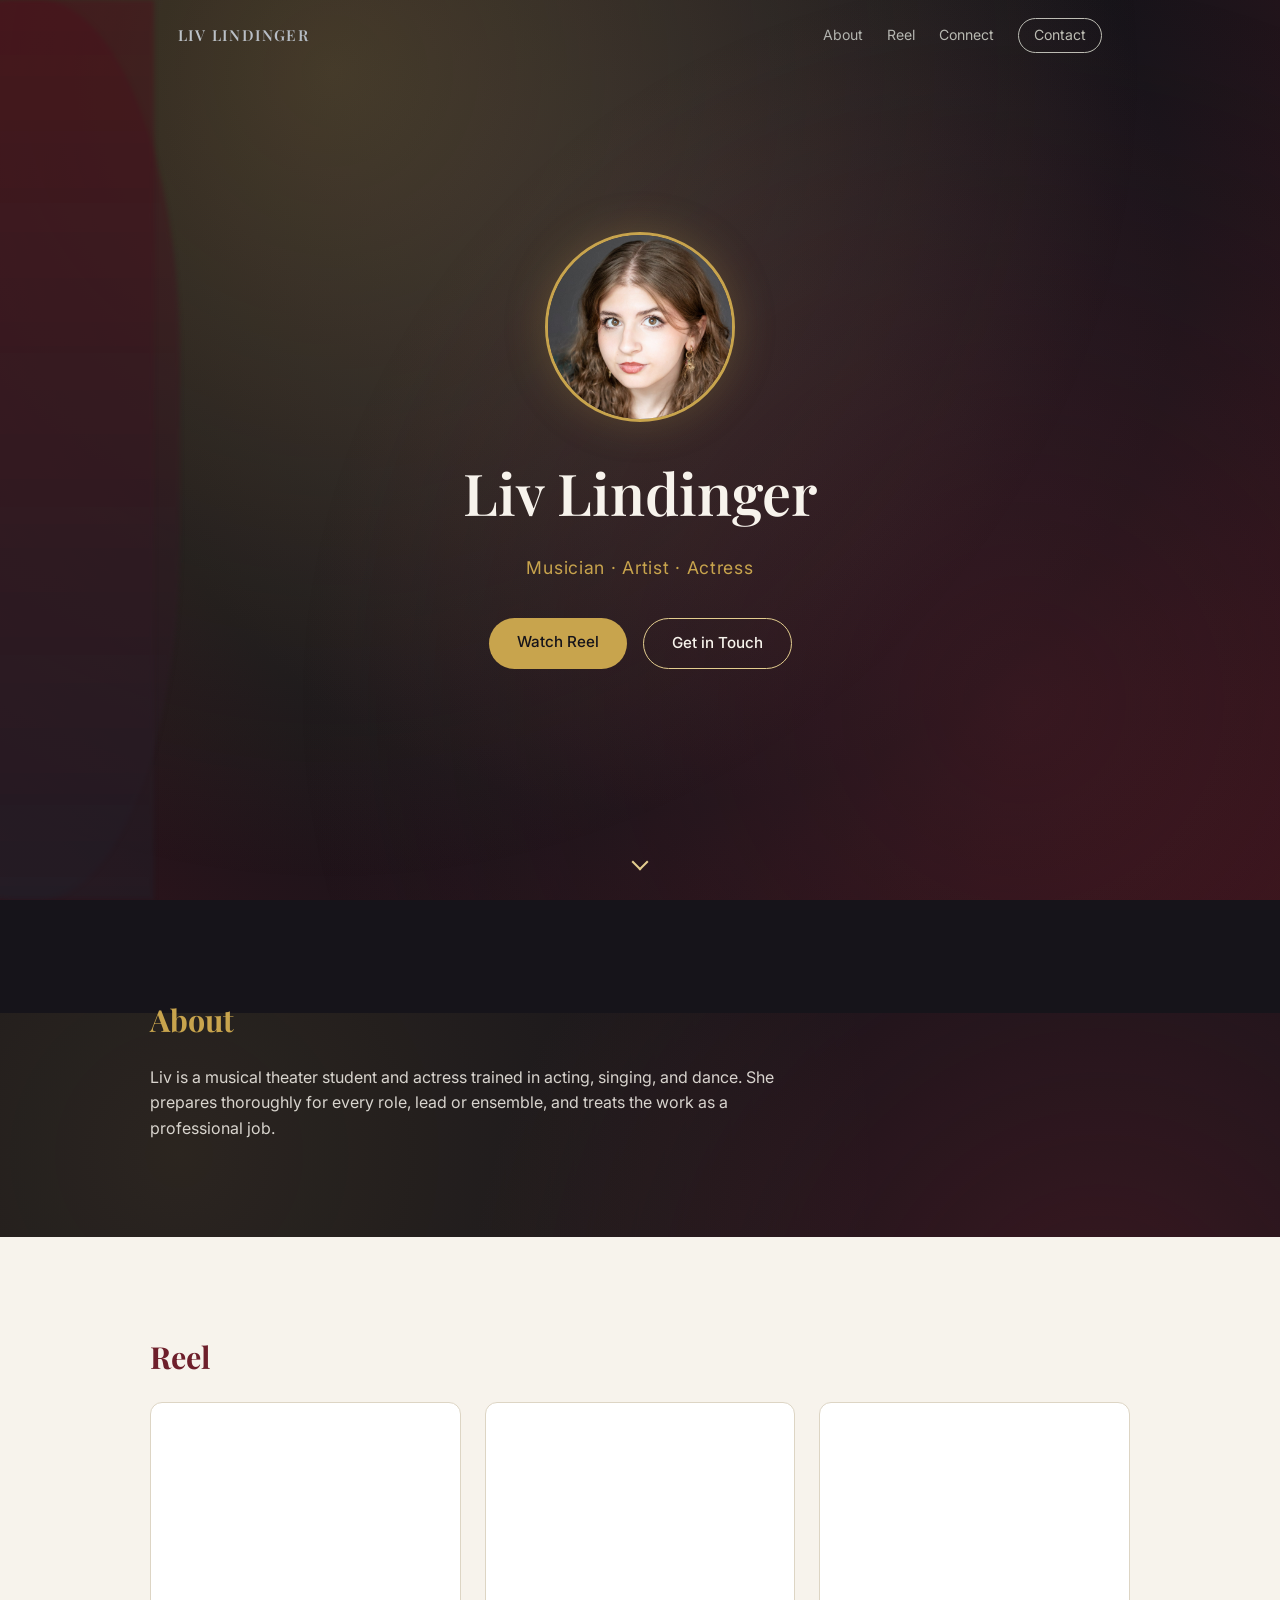
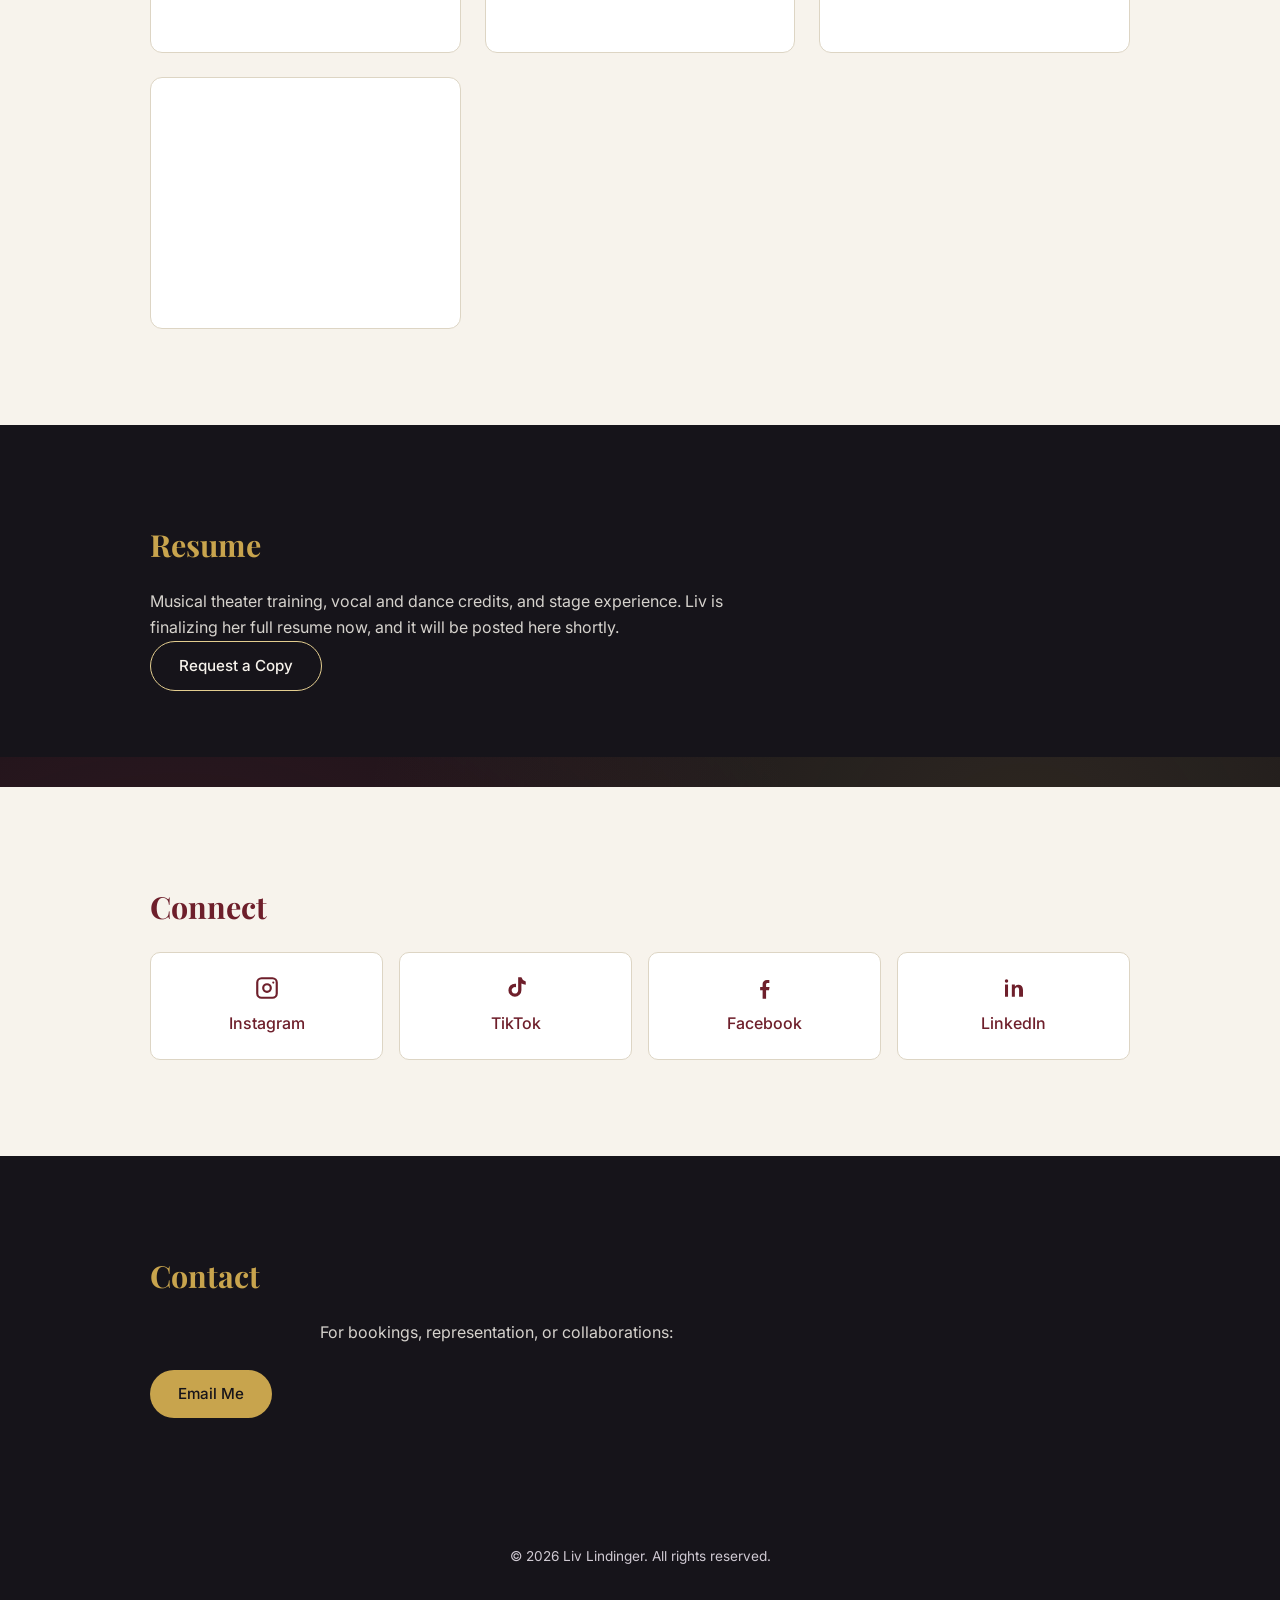
==== index.html @ 1e1e4cb1 "reel" ====
<!DOCTYPE html>
<html lang="en">
<head>
<meta charset="UTF-8" />
<meta name="viewport" content="width=device-width, initial-scale=1.0" />
<title>Liv Lindinger | Actress</title>
<meta name="description" content="Liv Lindinger is an actress, musician, and artist." />

<!-- Open Graph / link previews (iMessage, Facebook, etc.) -->
<meta property="og:type" content="website" />
<meta property="og:url" content="https://livlindinger.com/" />
<meta property="og:site_name" content="Liv Lindinger" />
<meta property="og:title" content="Liv Lindinger | Actress, Musician, Artist" />
<meta property="og:description" content="Musical theater student and actress trained in acting, singing, and dance. Watch her reel and get in touch." />
<meta property="og:image" content="https://livlindinger.com/images/headshot.jpg" />
<meta property="og:image:width" content="1200" />
<meta property="og:image:height" content="1200" />

<!-- Twitter Card -->
<meta name="twitter:card" content="summary_large_image" />
<meta name="twitter:title" content="Liv Lindinger | Actress, Musician, Artist" />
<meta name="twitter:description" content="Musical theater student and actress trained in acting, singing, and dance. Watch her reel and get in touch." />
<meta name="twitter:image" content="https://livlindinger.com/images/headshot.jpg" />
<link rel="preconnect" href="https://fonts.googleapis.com">
<link rel="preconnect" href="https://fonts.gstatic.com" crossorigin>
<link href="https://fonts.googleapis.com/css2?family=Playfair+Display:wght@500;600;700&family=Inter:wght@400;500;600&display=swap" rel="stylesheet">
<link rel="stylesheet" href="styles.css">
</head>
<body>

  <div class="progress-bar" id="progressBar"></div>

  <nav class="nav">
    <span class="nav-name">LIV LINDINGER</span>
    <div class="nav-links">
      <a href="#about">About</a>
      <a href="#reel">Reel</a>
      <a href="#connect">Connect</a>
      <a href="#contact" class="nav-cta">Contact</a>
    </div>
  </nav>

  <!-- HERO with parallax layers -->
  <header class="hero" id="hero">
    <div class="parallax-layer" data-speed="0.15" style="--layer:1"></div>
    <div class="parallax-layer spotlight-a" data-speed="0.3"></div>
    <div class="parallax-layer spotlight-b" data-speed="0.45"></div>
    <div class="parallax-layer curtain-left" data-speed="0.25"></div>
    <div class="parallax-layer curtain-right" data-speed="0.25"></div>

    <div class="hero-content parallax-layer" data-speed="0.55">
      <div class="headshot-frame">
        <img src="images/headshot.jpg" alt="Liv Lindinger headshot" class="headshot" onerror="this.parentElement.classList.add('headshot-fallback')">
        <div class="headshot-placeholder">LL</div>
      </div>
      <h1>Liv Lindinger</h1>
      <p class="tagline">Musician &middot; Artist &middot; Actress</p>
      <div class="hero-actions">
        <a href="#reel" class="btn btn-primary">Watch Reel</a>
        <a href="#contact" class="btn btn-outline">Get in Touch</a>
      </div>
    </div>

    <a href="#about" class="scroll-cue" aria-label="Scroll down">
      <span></span>
    </a>
  </header>

  <main>
    <!-- ABOUT with parallax background -->
    <section id="about" class="section parallax-section">
      <div class="parallax-layer parallax-bg" data-speed="0.2"></div>
      <div class="section-inner reveal">
        <h2>About</h2>
        <p class="lead">
          Liv is a musical theater student and actress trained in acting, singing, and dance.
          She prepares thoroughly for every role, lead or ensemble, and treats the work as a
          professional job.
        </p>
      </div>
    </section>

    <section id="reel" class="section">
      <div class="section-inner reveal">
        <h2>Reel</h2>
        <div class="reel-grid">
          <div class="reel-embed">
            <iframe src="https://www.linkedin.com/embed/feed/update/urn:li:ugcPost:7497433868577378304?compact=1" height="399" width="504" frameborder="0" allowfullscreen title="Liv Lindinger performing &quot;My Own Space&quot; from The Act"></iframe>
          </div>
          <div class="reel-embed">
            <iframe src="https://www.linkedin.com/embed/feed/update/urn:li:ugcPost:7497432714757750784?compact=1" height="399" width="504" frameborder="0" allowfullscreen title="Liv Lindinger performing &quot;King of the Forest&quot; from The Wizard of Oz"></iframe>
          </div>
          <div class="reel-embed">
            <iframe src="https://www.linkedin.com/embed/feed/update/urn:li:ugcPost:7362841373546344449?compact=1" height="399" width="504" frameborder="0" allowfullscreen title="Liv Lindinger performing &quot;Ireland (Reprise)&quot; from Legally Blonde"></iframe>
          </div>
          <div class="reel-embed">
            <iframe src="https://www.linkedin.com/embed/feed/update/urn:li:ugcPost:7353188904574873600?compact=1" height="399" width="504" frameborder="0" allowfullscreen title="Liv Lindinger performing &quot;I Don&#39;t Care Much&quot; from Cabaret"></iframe>
          </div>
        </div>
      </div>
    </section>

    <section id="resume" class="section parallax-section">
      <div class="parallax-layer parallax-bg parallax-bg-alt" data-speed="0.2"></div>
      <div class="section-inner reveal">
        <h2>Resume</h2>
        <p class="lead">
          Musical theater training, vocal and dance credits, and stage experience. Liv is
          finalizing her full resume now, and it will be posted here shortly.
        </p>
        <a href="#contact" class="btn btn-outline">Request a Copy</a>
      </div>
    </section>

    <section id="connect" class="section">
      <div class="section-inner reveal">
        <h2>Connect</h2>
        <div class="social-grid">
          <a href="https://www.instagram.com/downthe0ctave" target="_blank" rel="noopener" class="social-card">
            <svg viewBox="0 0 24 24" class="icon" aria-hidden="true"><path d="M7 2h10a5 5 0 0 1 5 5v10a5 5 0 0 1-5 5H7a5 5 0 0 1-5-5V7a5 5 0 0 1 5-5zm0 2a3 3 0 0 0-3 3v10a3 3 0 0 0 3 3h10a3 3 0 0 0 3-3V7a3 3 0 0 0-3-3H7zm5 3.5A4.5 4.5 0 1 1 7.5 12 4.5 4.5 0 0 1 12 7.5zm0 2A2.5 2.5 0 1 0 14.5 12 2.5 2.5 0 0 0 12 9.5zM17.8 6a1 1 0 1 1-1 1 1 1 0 0 1 1-1z"/></svg>
            <span>Instagram</span>
          </a>
          <a href="https://www.tiktok.com/@downthe0ctave" target="_blank" rel="noopener" class="social-card">
            <svg viewBox="0 0 24 24" class="icon" aria-hidden="true"><path d="M14 2h3a5.7 5.7 0 0 0 4 4v3a8.6 8.6 0 0 1-4-1.1V14a6 6 0 1 1-6-6 6.2 6.2 0 0 1 1 .1v3.2a3 3 0 1 0 2 2.8z"/></svg>
            <span>TikTok</span>
          </a>
          <a href="https://www.facebook.com/downthe0ctave" target="_blank" rel="noopener" class="social-card">
            <svg viewBox="0 0 24 24" class="icon" aria-hidden="true"><path d="M13 22v-8h2.7l.5-3H13V9c0-1 .3-1.6 1.7-1.6H16V4.7A14 14 0 0 0 13.8 4.5c-2.4 0-4 1.5-4 4.1V11H7.5v3H9.8v8z"/></svg>
            <span>Facebook</span>
          </a>
          <a href="https://www.linkedin.com/in/liv-lindinger-816892306" target="_blank" rel="noopener" class="social-card">
            <svg viewBox="0 0 24 24" class="icon" aria-hidden="true"><path d="M6.5 8.7H3.7V20h2.8zM5.1 4a1.6 1.6 0 1 0 0 3.2 1.6 1.6 0 0 0 0-3.2zM20.3 20v-6.2c0-3.3-1.8-4.9-4.2-4.9a3.6 3.6 0 0 0-3.3 1.8h0V8.7H10v11.3h2.8v-6.3c0-1.7 1-2.5 2-2.5s1.9.6 1.9 2.5V20z"/></svg>
            <span>LinkedIn</span>
          </a>
        </div>
      </div>
    </section>

    <section id="contact" class="section contact-section parallax-section">
      <div class="parallax-layer parallax-bg" data-speed="0.2"></div>
      <div class="section-inner reveal">
        <h2>Contact</h2>
        <p class="lead">For bookings, representation, or collaborations:</p>
        <a href="mailto:oliviaemma000@gmail.com" class="btn btn-primary">Email Me</a>
      </div>
    </section>
  </main>

  <footer class="footer">
    <p>&copy; <span id="year"></span> Liv Lindinger. All rights reserved.</p>
  </footer>

  <script src="script.js"></script>
</body>
</html>
---- styles.css ----
:root {
  --charcoal: #16141a;
  --charcoal-2: #221f28;
  --cream: #f7f3ec;
  --burgundy: #6e1f2b;
  --burgundy-deep: #4a131c;
  --gold: #c8a44d;
  --gold-soft: #e3cd8f;
  --gray: #6b6670;
  --max-width: 980px;
  font-size: 16px;
}

* { margin: 0; padding: 0; box-sizing: border-box; }
html { scroll-behavior: smooth; }

body {
  font-family: 'Inter', sans-serif;
  color: var(--charcoal);
  background: var(--cream);
  line-height: 1.6;
  overflow-x: hidden;
}

h1, h2 { font-family: 'Playfair Display', serif; }
a { color: inherit; text-decoration: none; }

/* ---------- Progress bar ---------- */
.progress-bar {
  position: fixed;
  top: 0; left: 0;
  height: 3px;
  width: 0%;
  background: linear-gradient(90deg, var(--gold), var(--gold-soft));
  z-index: 1000;
  transition: width 0.1s linear;
}

/* ---------- Nav ---------- */
.nav {
  position: fixed;
  top: 0; left: 0; right: 0;
  z-index: 100;
  display: flex;
  justify-content: space-between;
  align-items: center;
  padding: 1.1rem 1.75rem;
  max-width: var(--max-width);
  margin: 0 auto;
  width: 100%;
  color: var(--cream);
  mix-blend-mode: difference;
}

.nav-name {
  font-family: 'Playfair Display', serif;
  font-weight: 600;
  letter-spacing: 0.08em;
  font-size: 0.95rem;
}

.nav-links { display: flex; gap: 1.5rem; align-items: center; font-size: 0.88rem; }
.nav-links a { opacity: 0.85; transition: opacity 0.2s; }
.nav-links a:hover { opacity: 1; }
.nav-cta {
  border: 1px solid currentColor;
  border-radius: 999px;
  padding: 0.35rem 0.95rem;
}

/* ---------- Hero ---------- */
.hero {
  position: relative;
  height: 100vh;
  min-height: 560px;
  overflow: hidden;
  background: radial-gradient(circle at 50% 30%, var(--charcoal-2) 0%, var(--charcoal) 60%, var(--burgundy-deep) 140%);
  display: flex;
  align-items: center;
  justify-content: center;
}

.parallax-layer {
  position: absolute;
  inset: -20% -10%;
  will-change: transform;
}

.spotlight-a {
  background: radial-gradient(circle at 30% 20%, rgba(200,164,77,0.25), transparent 55%);
}
.spotlight-b {
  background: radial-gradient(circle at 75% 70%, rgba(110,31,43,0.35), transparent 50%);
}

.curtain-left, .curtain-right {
  top: 0; bottom: 0;
  width: 22%;
  background: linear-gradient(180deg, var(--burgundy-deep), var(--charcoal-2));
  opacity: 0.55;
  filter: blur(2px);
}
.curtain-left {
  left: -8%;
  border-radius: 0 50% 50% 0 / 0 40% 40% 0;
}
.curtain-right {
  right: -8%;
  border-radius: 50% 0 0 50% / 40% 0 0 40%;
}

.hero-content {
  position: relative;
  z-index: 5;
  inset: auto;
  display: flex;
  flex-direction: column;
  align-items: center;
  text-align: center;
  gap: 1rem;
  color: var(--cream);
  padding: 0 1.5rem;
}

.headshot-frame {
  width: 190px;
  height: 190px;
  border-radius: 50%;
  border: 3px solid var(--gold);
  overflow: hidden;
  display: flex;
  align-items: center;
  justify-content: center;
  background: #3a3440;
  margin-bottom: 0.5rem;
  box-shadow: 0 0 40px rgba(200,164,77,0.25);
}

.headshot { width: 100%; height: 100%; object-fit: cover; display: block; }
.headshot-placeholder { display: none; font-family: 'Playfair Display', serif; font-size: 3rem; color: var(--gold); }
.headshot-fallback .headshot { display: none; }
.headshot-fallback .headshot-placeholder { display: block; }

.hero h1 { font-size: clamp(2.4rem, 6vw, 3.6rem); font-weight: 600; }
.tagline { color: var(--gold); font-size: 1.1rem; letter-spacing: 0.04em; }

.hero-actions { display: flex; gap: 1rem; margin-top: 1.25rem; flex-wrap: wrap; justify-content: center; }

.btn {
  display: inline-block;
  padding: 0.75rem 1.75rem;
  border-radius: 999px;
  font-weight: 500;
  font-size: 0.95rem;
  transition: transform 0.15s ease, opacity 0.15s ease;
}
.btn:hover { transform: translateY(-2px); }
.btn-primary { background: var(--gold); color: var(--charcoal); }
.btn-outline { border: 1px solid var(--gold-soft); color: var(--cream); }

.scroll-cue {
  position: absolute;
  bottom: 2rem;
  left: 50%;
  transform: translateX(-50%);
  z-index: 5;
}
.scroll-cue span {
  display: block;
  width: 12px; height: 12px;
  border-right: 2px solid var(--gold-soft);
  border-bottom: 2px solid var(--gold-soft);
  transform: rotate(45deg);
  animation: bob 1.8s ease-in-out infinite;
}
@keyframes bob {
  0%, 100% { transform: rotate(45deg) translate(0,0); opacity: 0.6; }
  50% { transform: rotate(45deg) translate(4px,4px); opacity: 1; }
}

/* ---------- Sections ---------- */
.section {
  position: relative;
  padding: 6rem 1.5rem;
  overflow: hidden;
}

.parallax-section { background: var(--charcoal); color: var(--cream); }
.parallax-bg {
  background: radial-gradient(circle at 20% 30%, rgba(200,164,77,0.12), transparent 55%),
              radial-gradient(circle at 80% 70%, rgba(110,31,43,0.4), transparent 50%);
}
.parallax-bg-alt {
  background: radial-gradient(circle at 75% 25%, rgba(200,164,77,0.14), transparent 55%),
              radial-gradient(circle at 20% 75%, rgba(110,31,43,0.4), transparent 55%);
}

.section-inner {
  position: relative;
  z-index: 2;
  max-width: var(--max-width);
  margin: 0 auto;
}

.section:not(.parallax-section) { background: var(--cream); }

.section h2 {
  font-size: 1.9rem;
  margin-bottom: 1.25rem;
  color: var(--gold);
}
.section:not(.parallax-section) h2 { color: var(--burgundy); }

.lead { max-width: 640px; color: rgba(247,243,236,0.85); }
.section:not(.parallax-section) .lead { color: #45414a; }

.reel-grid {
  display: grid;
  grid-template-columns: repeat(auto-fit, minmax(280px, 1fr));
  gap: 1.5rem;
  justify-content: center;
}

.reel-embed {
  background: #fff;
  border: 1px solid #ddd5c4;
  border-radius: 12px;
  padding: 0.75rem;
  display: flex;
  justify-content: center;
  overflow: hidden;
}

.reel-embed iframe {
  width: 100%;
  max-width: 504px;
  aspect-ratio: 504 / 399;
  height: auto;
  border: none;
  border-radius: 8px;
}

.social-grid {
  display: grid;
  grid-template-columns: repeat(auto-fit, minmax(150px, 1fr));
  gap: 1rem;
}

.social-card {
  background: #fff;
  border: 1px solid #ddd5c4;
  border-radius: 10px;
  padding: 1.4rem 1rem;
  text-align: center;
  font-weight: 500;
  color: var(--burgundy);
  display: flex;
  flex-direction: column;
  align-items: center;
  gap: 0.6rem;
  transition: transform 0.18s ease, box-shadow 0.18s ease;
}
.social-card .icon { width: 26px; height: 26px; fill: var(--burgundy); }
.social-card:hover { transform: translateY(-4px); box-shadow: 0 10px 24px rgba(0,0,0,0.1); }

.contact-section .lead { margin: 0 auto 1.5rem; }
.contact-section .btn-primary { color: var(--charcoal); }

.footer {
  text-align: center;
  padding: 2rem 1.5rem;
  color: var(--gray);
  font-size: 0.85rem;
  background: var(--charcoal);
}
.footer p { color: #cfc9d2; }

/* ---------- Reveal on scroll ---------- */
.reveal {
  opacity: 0;
  transform: translateY(28px);
  transition: opacity 0.7s ease, transform 0.7s ease;
}
.reveal.is-visible {
  opacity: 1;
  transform: translateY(0);
}

@media (max-width: 640px) {
  .nav-links { gap: 1rem; font-size: 0.8rem; }
  .headshot-frame { width: 150px; height: 150px; }
  .section { padding: 4.5rem 1.25rem; }
}

@media (prefers-reduced-motion: reduce) {
  html { scroll-behavior: auto; }
  .reveal { opacity: 1; transform: none; transition: none; }
  .scroll-cue span { animation: none; }
}
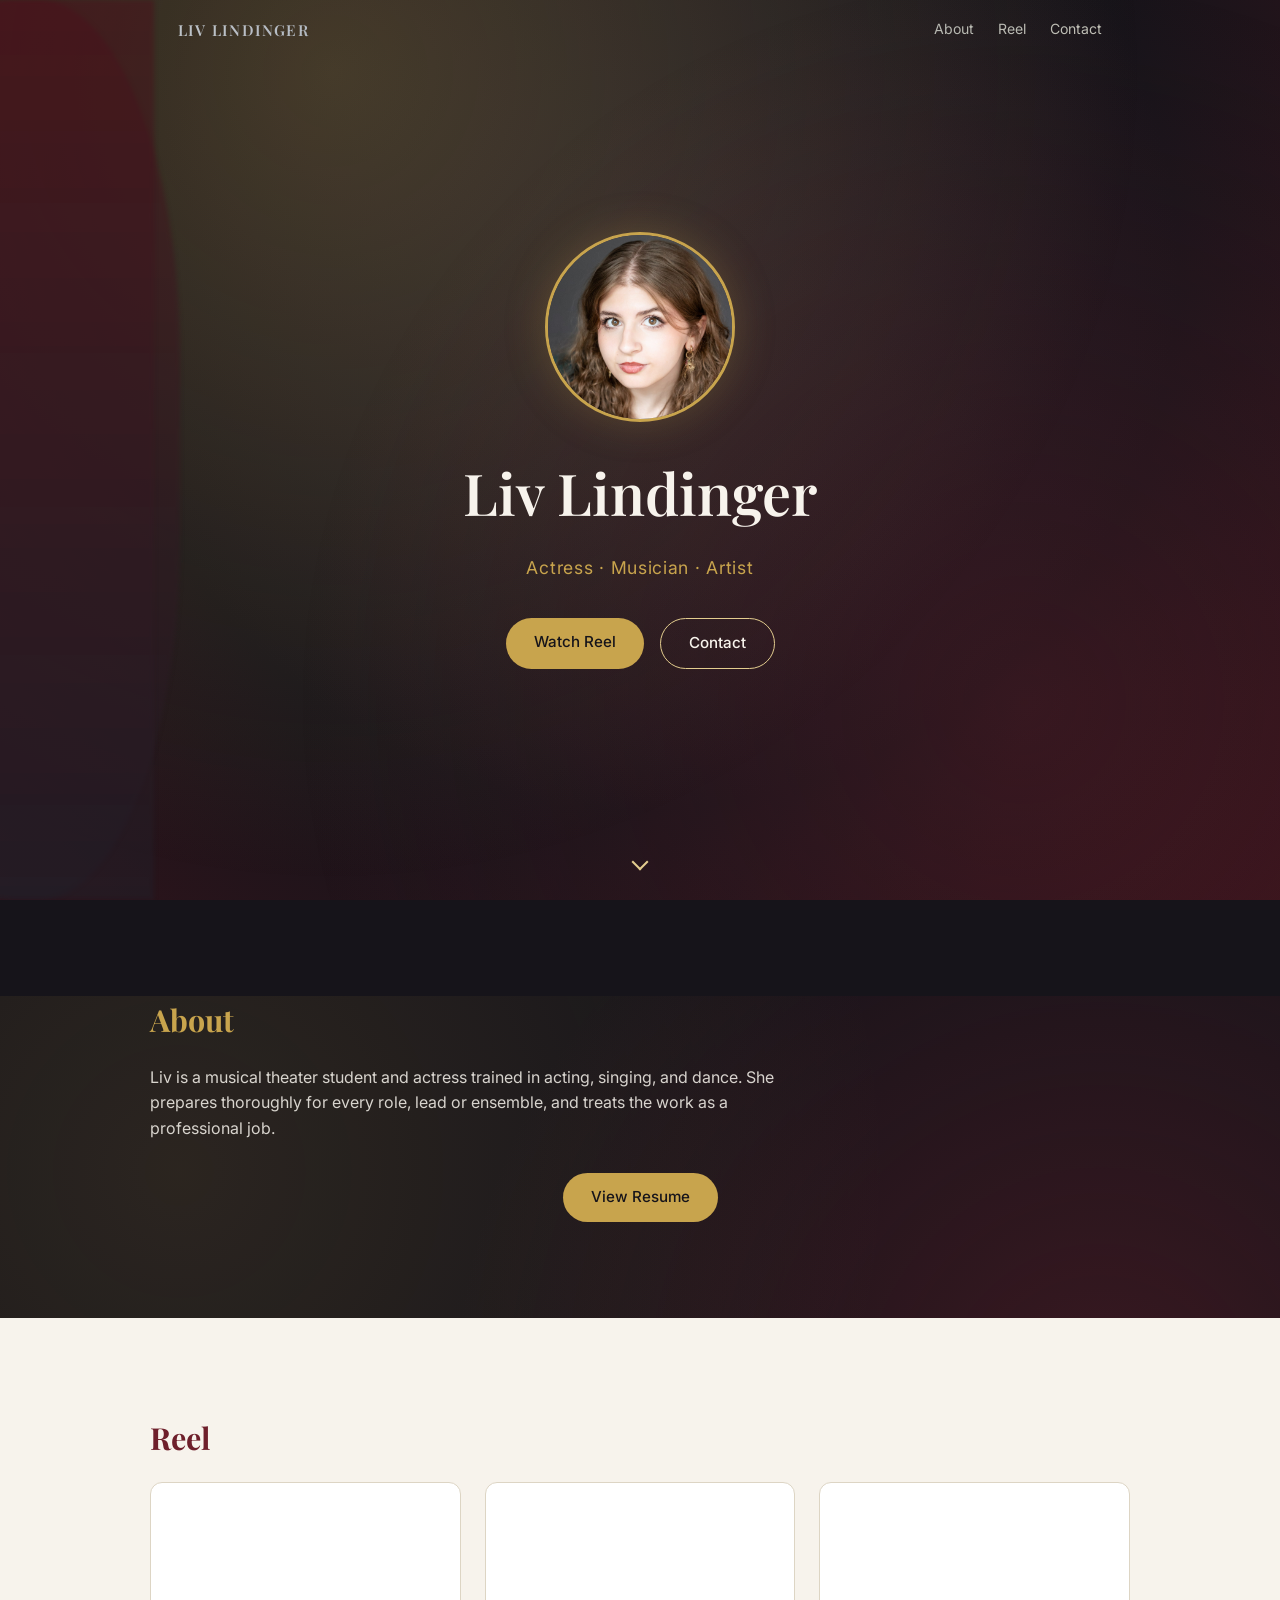
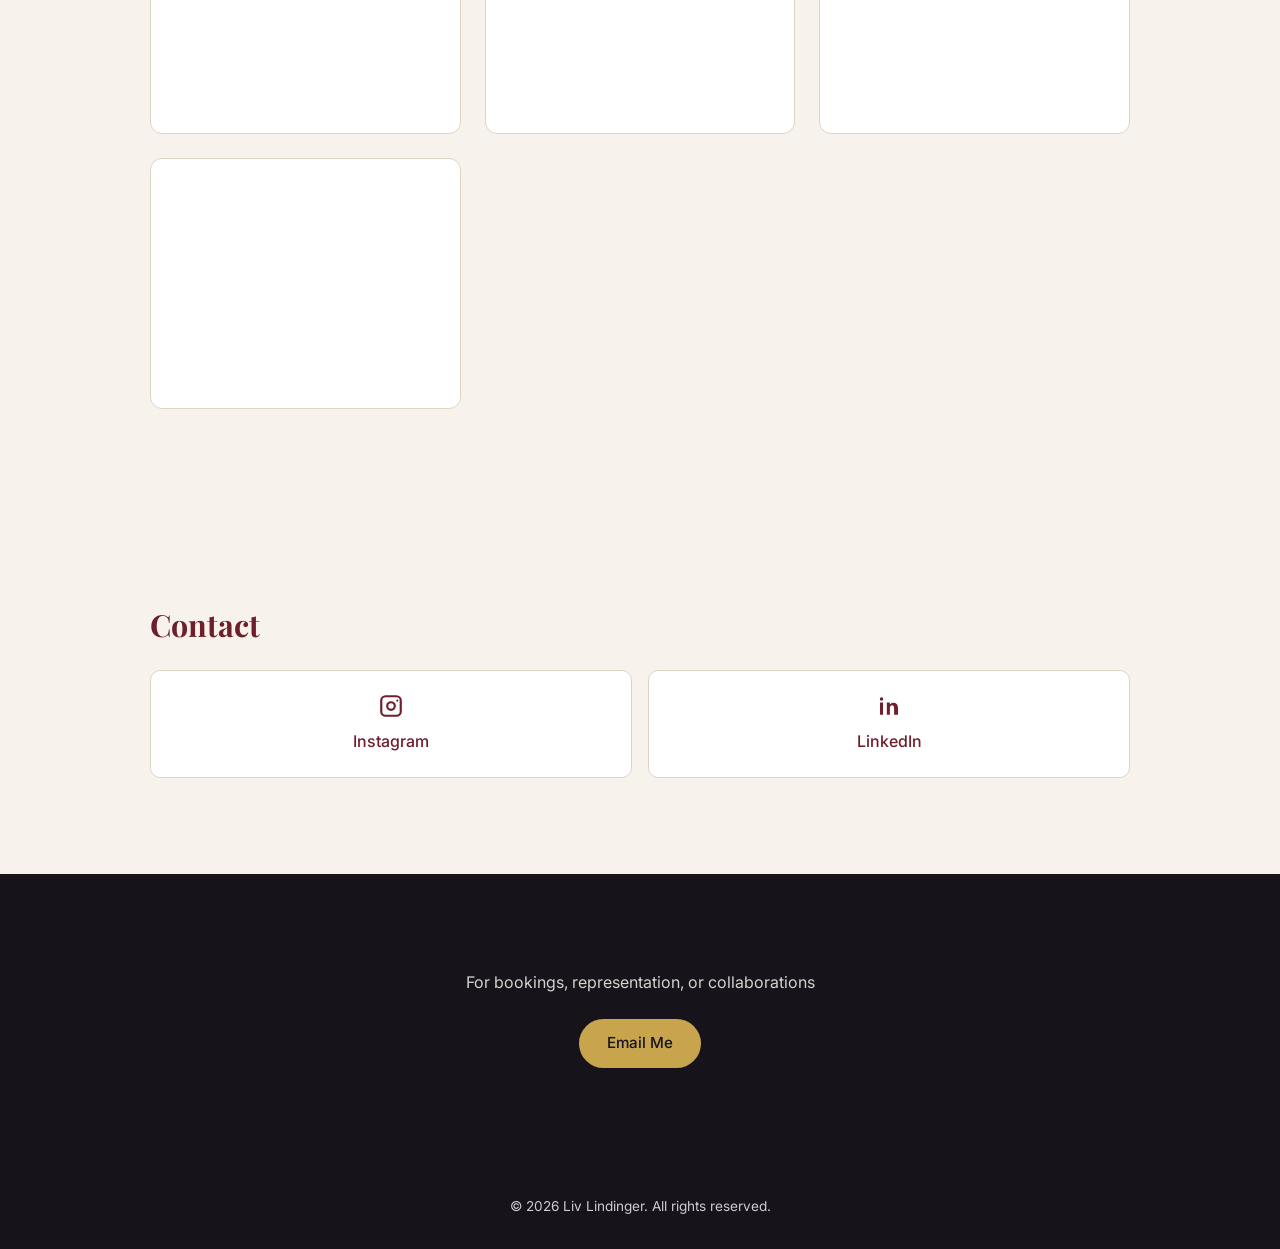
==== commit a85cccac: "Add two new reel videos, restructure nav and contact, publish redacted resume - Add My Own Space (Th" ====
--- a/index.html
+++ b/index.html
@@ -35,8 +35,7 @@
     <div class="nav-links">
       <a href="#about">About</a>
       <a href="#reel">Reel</a>
-      <a href="#connect">Connect</a>
-      <a href="#contact" class="nav-cta">Contact</a>
+      <a href="#contact">Contact</a>
     </div>
   </nav>
 
@@ -50,14 +49,16 @@
 
     <div class="hero-content parallax-layer" data-speed="0.55">
       <div class="headshot-frame">
-        <img src="images/headshot.jpg" alt="Liv Lindinger headshot" class="headshot" onerror="this.parentElement.classList.add('headshot-fallback')">
+        <a href="images/headshot.jpg" target="_blank" rel="noopener" class="headshot-link" aria-label="Open Liv Lindinger's full-size headshot in a new tab">
+          <img src="images/headshot.jpg" alt="Liv Lindinger headshot" class="headshot" onerror="this.closest('.headshot-frame').classList.add('headshot-fallback')">
+        </a>
         <div class="headshot-placeholder">LL</div>
       </div>
       <h1>Liv Lindinger</h1>
-      <p class="tagline">Musician &middot; Artist &middot; Actress</p>
+      <p class="tagline">Actress &middot; Musician &middot; Artist</p>
       <div class="hero-actions">
         <a href="#reel" class="btn btn-primary">Watch Reel</a>
-        <a href="#contact" class="btn btn-outline">Get in Touch</a>
+        <a href="#contact" class="btn btn-outline">Contact</a>
       </div>
     </div>
 
@@ -77,6 +78,9 @@
           She prepares thoroughly for every role, lead or ensemble, and treats the work as a
           professional job.
         </p>
+        <div class="about-cta">
+          <a href="resume.pdf" target="_blank" rel="noopener" class="btn btn-primary">View Resume</a>
+        </div>
       </div>
     </section>
 
@@ -100,33 +104,13 @@
       </div>
     </section>
 
-    <section id="resume" class="section parallax-section">
-      <div class="parallax-layer parallax-bg parallax-bg-alt" data-speed="0.2"></div>
+    <section id="contact" class="section">
       <div class="section-inner reveal">
-        <h2>Resume</h2>
-        <p class="lead">
-          Musical theater training, vocal and dance credits, and stage experience. Liv is
-          finalizing her full resume now, and it will be posted here shortly.
-        </p>
-        <a href="#contact" class="btn btn-outline">Request a Copy</a>
-      </div>
-    </section>
-
-    <section id="connect" class="section">
-      <div class="section-inner reveal">
-        <h2>Connect</h2>
+        <h2>Contact</h2>
         <div class="social-grid">
           <a href="https://www.instagram.com/downthe0ctave" target="_blank" rel="noopener" class="social-card">
             <svg viewBox="0 0 24 24" class="icon" aria-hidden="true"><path d="M7 2h10a5 5 0 0 1 5 5v10a5 5 0 0 1-5 5H7a5 5 0 0 1-5-5V7a5 5 0 0 1 5-5zm0 2a3 3 0 0 0-3 3v10a3 3 0 0 0 3 3h10a3 3 0 0 0 3-3V7a3 3 0 0 0-3-3H7zm5 3.5A4.5 4.5 0 1 1 7.5 12 4.5 4.5 0 0 1 12 7.5zm0 2A2.5 2.5 0 1 0 14.5 12 2.5 2.5 0 0 0 12 9.5zM17.8 6a1 1 0 1 1-1 1 1 1 0 0 1 1-1z"/></svg>
             <span>Instagram</span>
-          </a>
-          <a href="https://www.tiktok.com/@downthe0ctave" target="_blank" rel="noopener" class="social-card">
-            <svg viewBox="0 0 24 24" class="icon" aria-hidden="true"><path d="M14 2h3a5.7 5.7 0 0 0 4 4v3a8.6 8.6 0 0 1-4-1.1V14a6 6 0 1 1-6-6 6.2 6.2 0 0 1 1 .1v3.2a3 3 0 1 0 2 2.8z"/></svg>
-            <span>TikTok</span>
-          </a>
-          <a href="https://www.facebook.com/downthe0ctave" target="_blank" rel="noopener" class="social-card">
-            <svg viewBox="0 0 24 24" class="icon" aria-hidden="true"><path d="M13 22v-8h2.7l.5-3H13V9c0-1 .3-1.6 1.7-1.6H16V4.7A14 14 0 0 0 13.8 4.5c-2.4 0-4 1.5-4 4.1V11H7.5v3H9.8v8z"/></svg>
-            <span>Facebook</span>
           </a>
           <a href="https://www.linkedin.com/in/liv-lindinger-816892306" target="_blank" rel="noopener" class="social-card">
             <svg viewBox="0 0 24 24" class="icon" aria-hidden="true"><path d="M6.5 8.7H3.7V20h2.8zM5.1 4a1.6 1.6 0 1 0 0 3.2 1.6 1.6 0 0 0 0-3.2zM20.3 20v-6.2c0-3.3-1.8-4.9-4.2-4.9a3.6 3.6 0 0 0-3.3 1.8h0V8.7H10v11.3h2.8v-6.3c0-1.7 1-2.5 2-2.5s1.9.6 1.9 2.5V20z"/></svg>
@@ -136,11 +120,10 @@
       </div>
     </section>
 
-    <section id="contact" class="section contact-section parallax-section">
+    <section class="section contact-section parallax-section">
       <div class="parallax-layer parallax-bg" data-speed="0.2"></div>
       <div class="section-inner reveal">
-        <h2>Contact</h2>
-        <p class="lead">For bookings, representation, or collaborations:</p>
+        <p class="lead">For bookings, representation, or collaborations</p>
         <a href="mailto:oliviaemma000@gmail.com" class="btn btn-primary">Email Me</a>
       </div>
     </section>
--- a/styles.css
+++ b/styles.css
@@ -62,11 +62,6 @@
 .nav-links { display: flex; gap: 1.5rem; align-items: center; font-size: 0.88rem; }
 .nav-links a { opacity: 0.85; transition: opacity 0.2s; }
 .nav-links a:hover { opacity: 1; }
-.nav-cta {
-  border: 1px solid currentColor;
-  border-radius: 999px;
-  padding: 0.35rem 0.95rem;
-}
 
 /* ---------- Hero ---------- */
 .hero {
@@ -137,6 +132,8 @@
 }
 
 .headshot { width: 100%; height: 100%; object-fit: cover; display: block; }
+.headshot-link { display: block; width: 100%; height: 100%; cursor: zoom-in; }
+.headshot-fallback .headshot-link { display: none; }
 .headshot-placeholder { display: none; font-family: 'Playfair Display', serif; font-size: 3rem; color: var(--gold); }
 .headshot-fallback .headshot { display: none; }
 .headshot-fallback .headshot-placeholder { display: block; }
@@ -190,11 +187,6 @@
   background: radial-gradient(circle at 20% 30%, rgba(200,164,77,0.12), transparent 55%),
               radial-gradient(circle at 80% 70%, rgba(110,31,43,0.4), transparent 50%);
 }
-.parallax-bg-alt {
-  background: radial-gradient(circle at 75% 25%, rgba(200,164,77,0.14), transparent 55%),
-              radial-gradient(circle at 20% 75%, rgba(110,31,43,0.4), transparent 55%);
-}
-
 .section-inner {
   position: relative;
   z-index: 2;
@@ -213,6 +205,8 @@
 
 .lead { max-width: 640px; color: rgba(247,243,236,0.85); }
 .section:not(.parallax-section) .lead { color: #45414a; }
+
+.about-cta { text-align: center; margin-top: 2rem; }
 
 .reel-grid {
   display: grid;
@@ -263,6 +257,7 @@
 .social-card .icon { width: 26px; height: 26px; fill: var(--burgundy); }
 .social-card:hover { transform: translateY(-4px); box-shadow: 0 10px 24px rgba(0,0,0,0.1); }
 
+.contact-section .section-inner { text-align: center; }
 .contact-section .lead { margin: 0 auto 1.5rem; }
 .contact-section .btn-primary { color: var(--charcoal); }
 
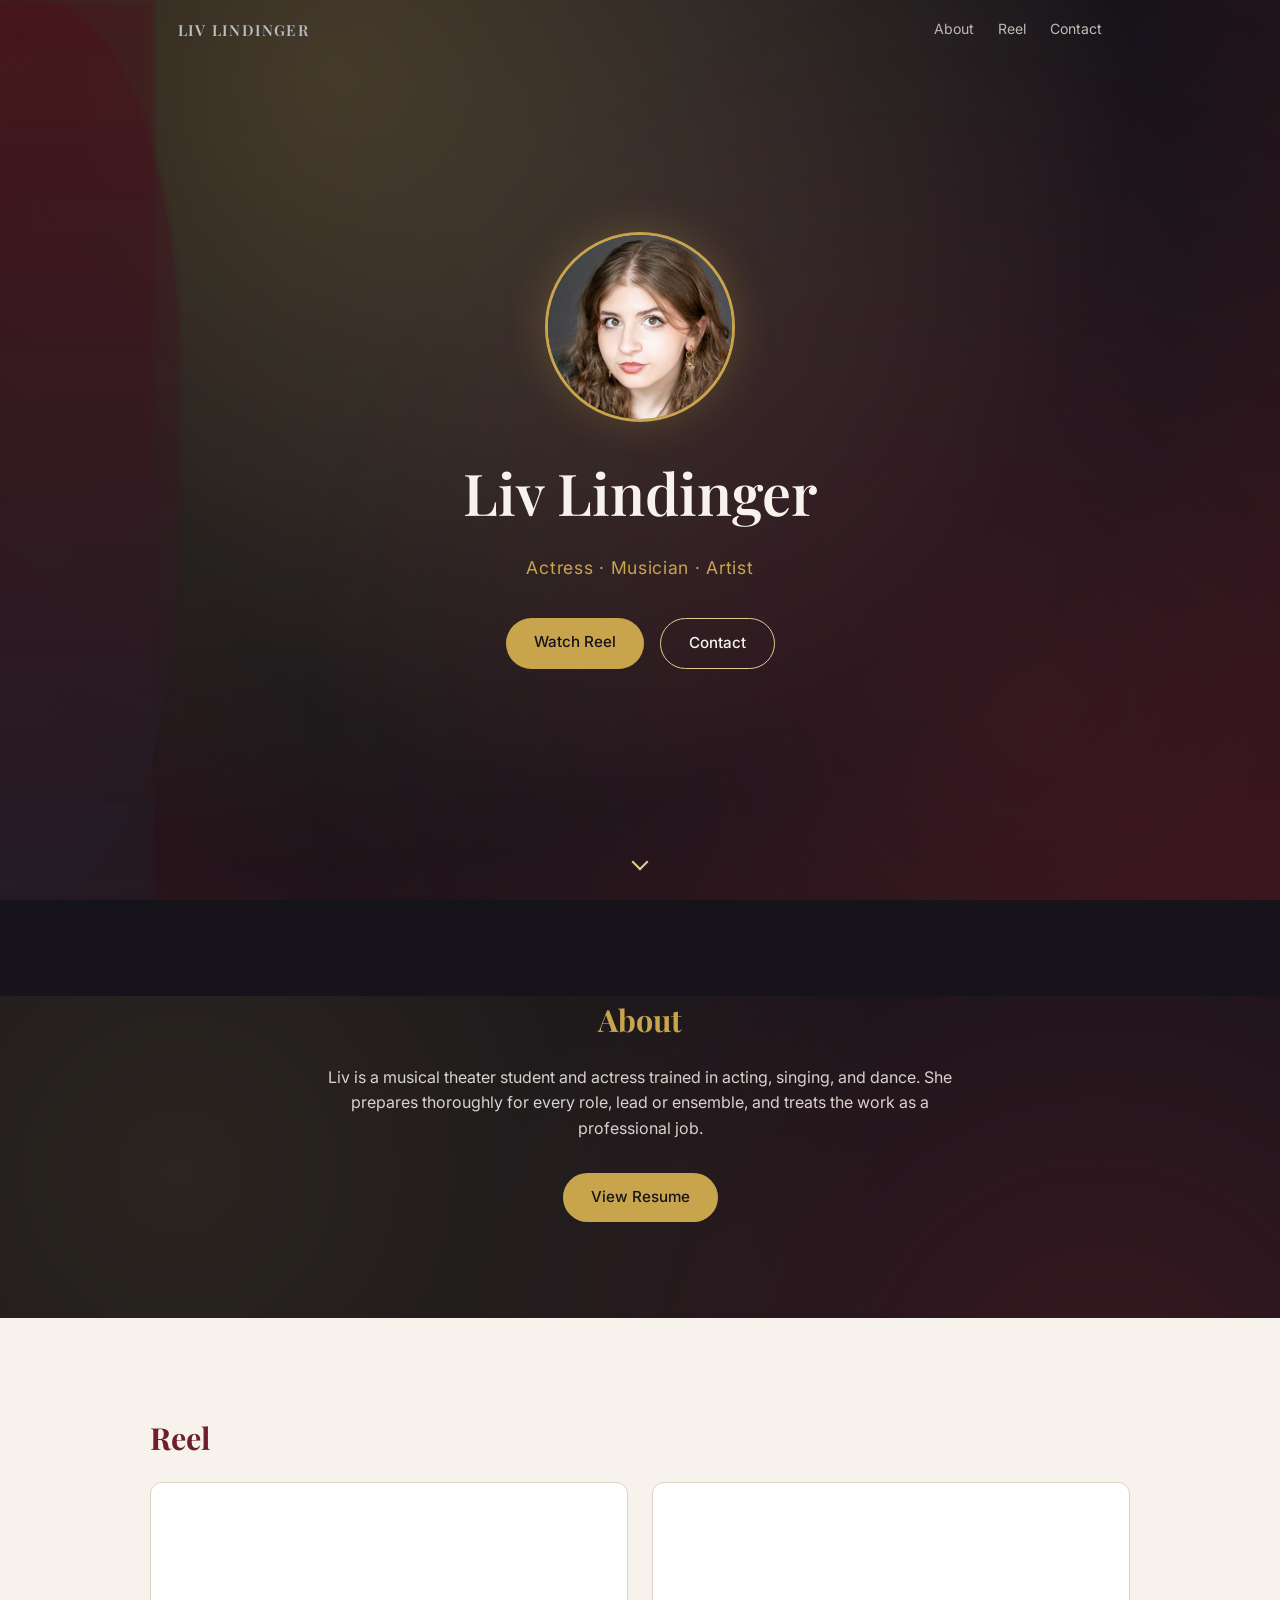
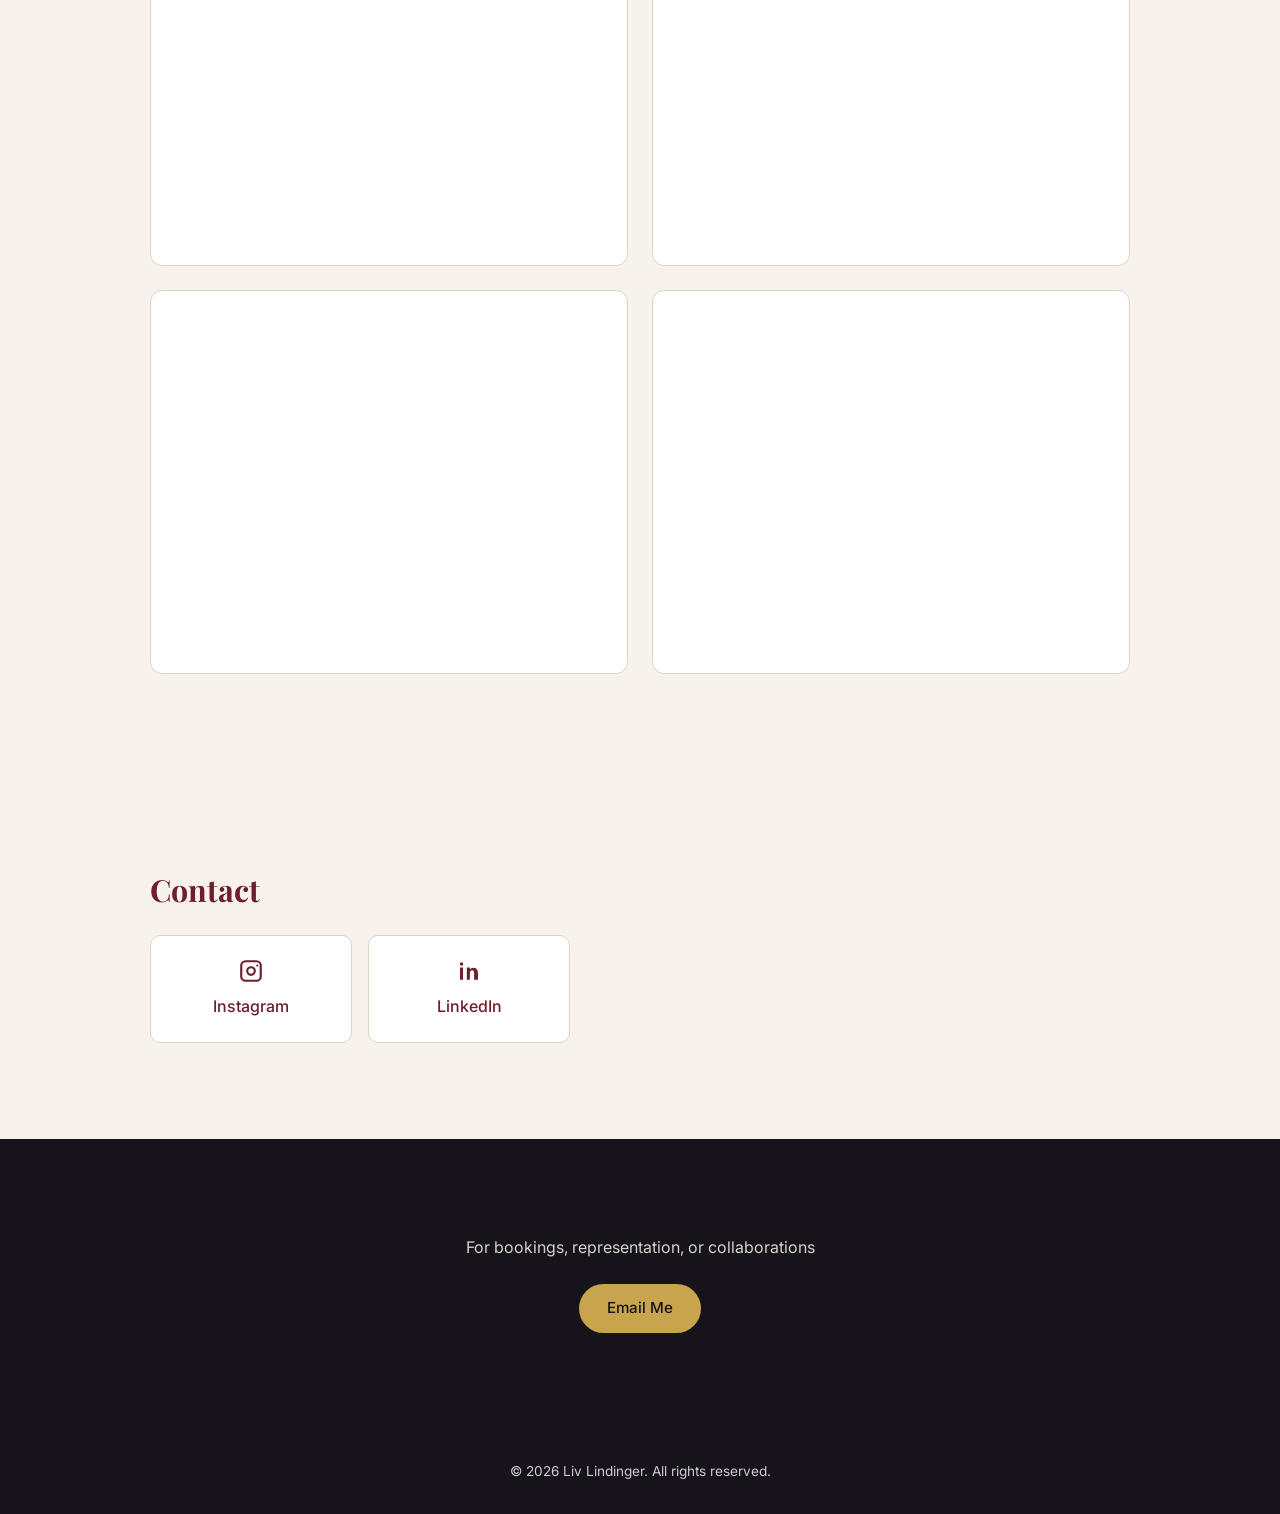
==== commit a87f3dbb: "updated copy alignment" ====
--- a/index.html
+++ b/index.html
@@ -69,7 +69,7 @@
 
   <main>
     <!-- ABOUT with parallax background -->
-    <section id="about" class="section parallax-section">
+    <section id="about" class="section parallax-section about-section">
       <div class="parallax-layer parallax-bg" data-speed="0.2"></div>
       <div class="section-inner reveal">
         <h2>About</h2>
--- a/styles.css
+++ b/styles.css
@@ -206,11 +206,13 @@
 .lead { max-width: 640px; color: rgba(247,243,236,0.85); }
 .section:not(.parallax-section) .lead { color: #45414a; }
 
+.about-section .section-inner { text-align: center; }
+.about-section .lead { margin-left: auto; margin-right: auto; }
 .about-cta { text-align: center; margin-top: 2rem; }
 
 .reel-grid {
   display: grid;
-  grid-template-columns: repeat(auto-fit, minmax(280px, 1fr));
+  grid-template-columns: repeat(2, minmax(0, 1fr));
   gap: 1.5rem;
   justify-content: center;
 }
@@ -238,6 +240,7 @@
   display: grid;
   grid-template-columns: repeat(auto-fit, minmax(150px, 1fr));
   gap: 1rem;
+  max-width: 420px;
 }
 
 .social-card {
@@ -285,6 +288,13 @@
   .nav-links { gap: 1rem; font-size: 0.8rem; }
   .headshot-frame { width: 150px; height: 150px; }
   .section { padding: 4.5rem 1.25rem; }
+  .reel-grid { grid-template-columns: 1fr; }
+}
+
+@media (max-width: 360px) {
+  .nav { padding: 1.1rem 1.1rem; }
+  .nav-name { font-size: 0.8rem; }
+  .nav-links { gap: 0.7rem; font-size: 0.75rem; }
 }
 
 @media (prefers-reduced-motion: reduce) {
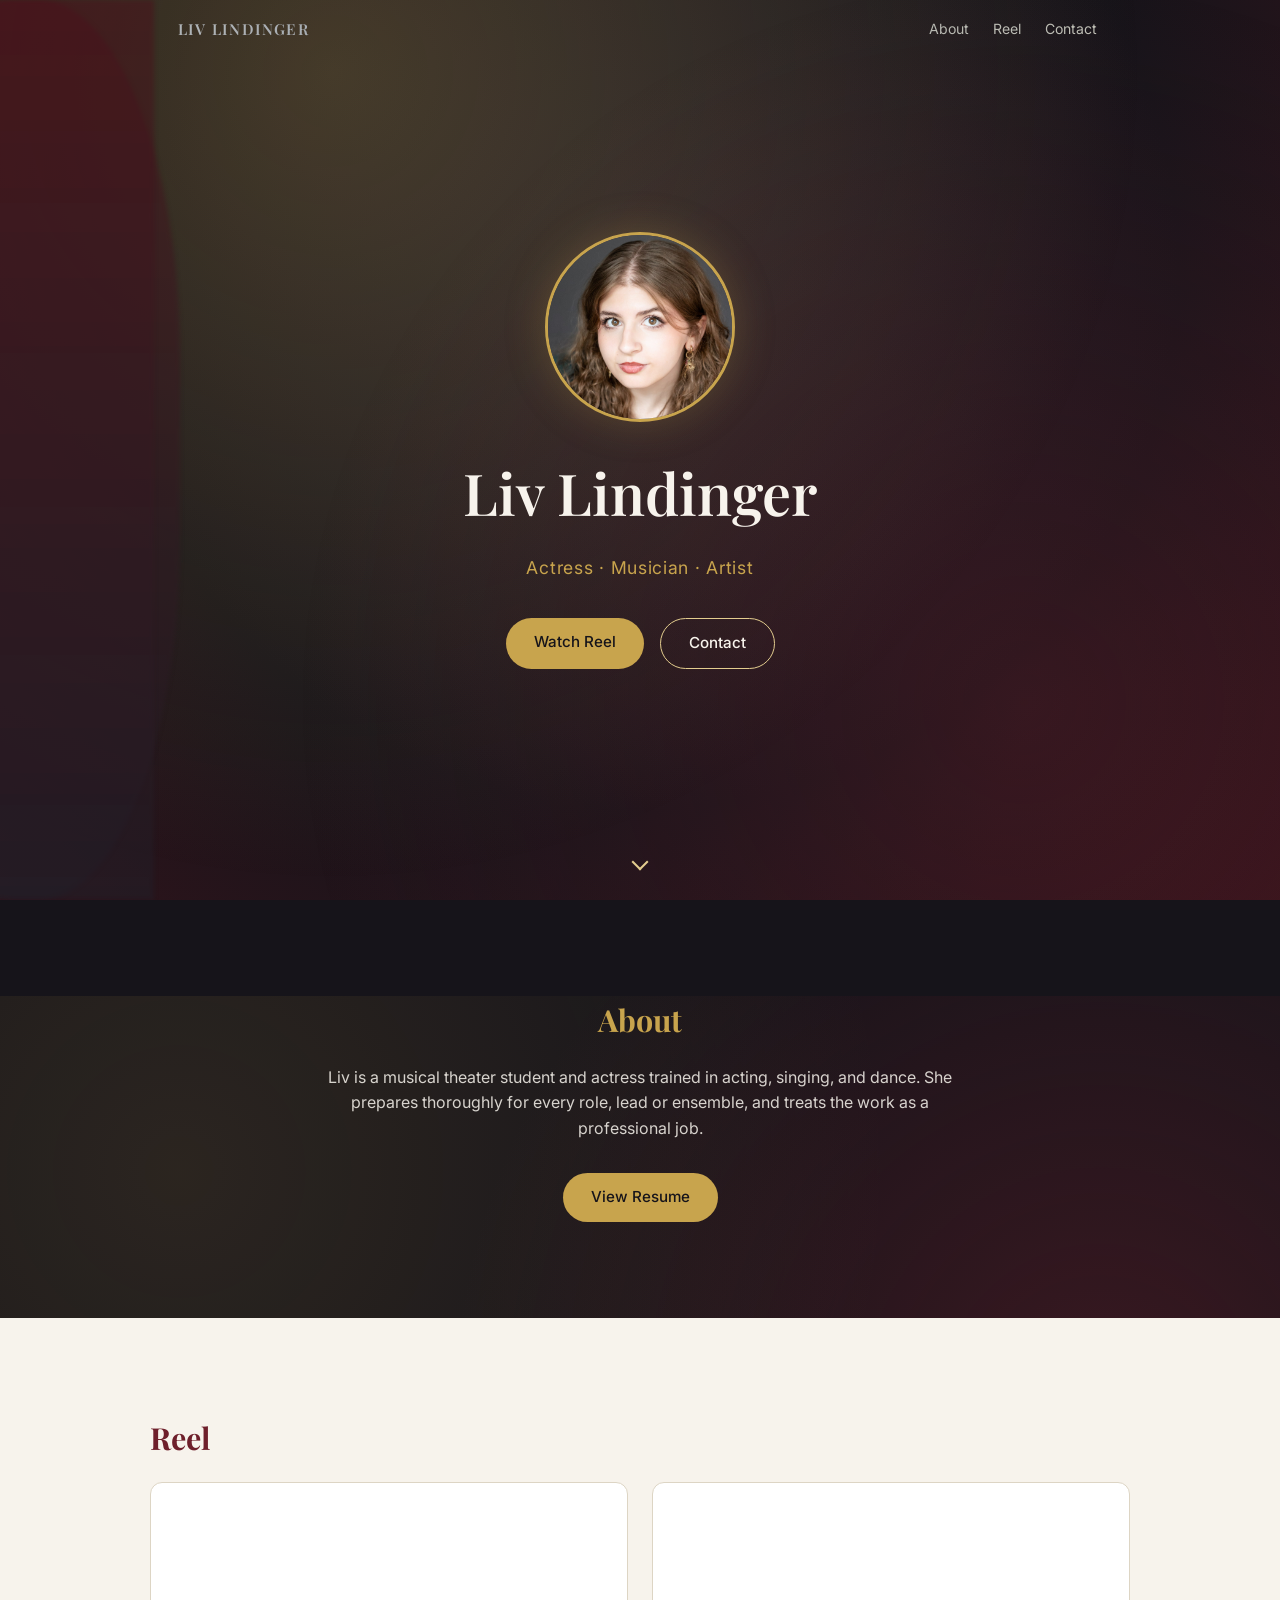
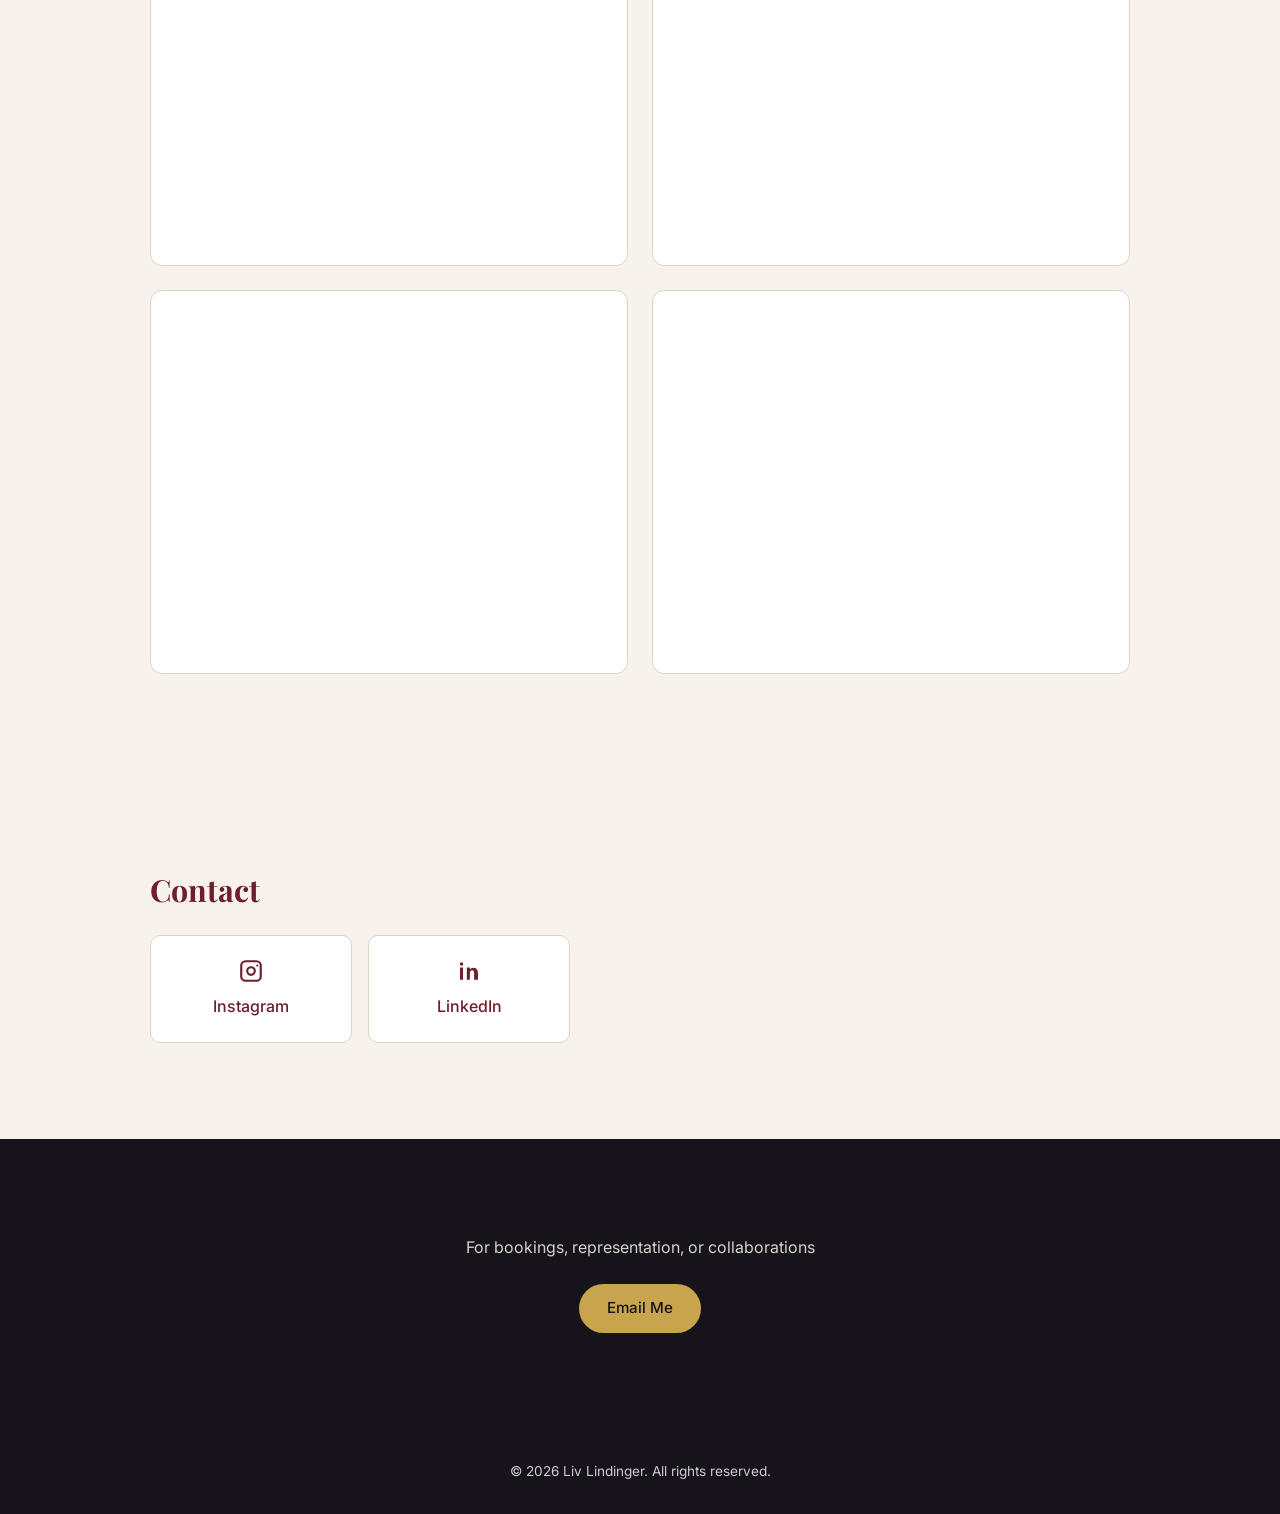
==== commit d856413f: "Make the nav wordmark a link back to the top of the page" ====
--- a/index.html
+++ b/index.html
@@ -31,7 +31,7 @@
   <div class="progress-bar" id="progressBar"></div>
 
   <nav class="nav">
-    <span class="nav-name">LIV LINDINGER</span>
+    <a href="#hero" class="nav-name" aria-label="Back to top">LIV LINDINGER</a>
     <div class="nav-links">
       <a href="#about">About</a>
       <a href="#reel">Reel</a>
--- a/styles.css
+++ b/styles.css
@@ -44,7 +44,7 @@
   display: flex;
   justify-content: space-between;
   align-items: center;
-  padding: 1.1rem 1.75rem;
+  padding: 0.35rem 1.75rem;
   max-width: var(--max-width);
   margin: 0 auto;
   width: 100%;
@@ -57,16 +57,21 @@
   font-weight: 600;
   letter-spacing: 0.08em;
   font-size: 0.95rem;
-}
-
-.nav-links { display: flex; gap: 1.5rem; align-items: center; font-size: 0.88rem; }
-.nav-links a { opacity: 0.85; transition: opacity 0.2s; }
+  padding: 0.65rem 0;
+  opacity: 0.9;
+  transition: opacity 0.2s;
+}
+.nav-name:hover { opacity: 1; }
+
+.nav-links { display: flex; gap: 0.9rem; align-items: center; font-size: 0.88rem; }
+.nav-links a { opacity: 0.85; transition: opacity 0.2s; padding: 0.8rem 0.3rem; }
 .nav-links a:hover { opacity: 1; }
 
 /* ---------- Hero ---------- */
 .hero {
   position: relative;
   height: 100vh;
+  height: 100dvh;
   min-height: 560px;
   overflow: hidden;
   background: radial-gradient(circle at 50% 30%, var(--charcoal-2) 0%, var(--charcoal) 60%, var(--burgundy-deep) 140%);
@@ -285,16 +290,16 @@
 }
 
 @media (max-width: 640px) {
-  .nav-links { gap: 1rem; font-size: 0.8rem; }
+  .nav-links { gap: 0.4rem; font-size: 0.8rem; }
   .headshot-frame { width: 150px; height: 150px; }
   .section { padding: 4.5rem 1.25rem; }
   .reel-grid { grid-template-columns: 1fr; }
 }
 
 @media (max-width: 360px) {
-  .nav { padding: 1.1rem 1.1rem; }
+  .nav { padding: 0.35rem 1.1rem; }
   .nav-name { font-size: 0.8rem; }
-  .nav-links { gap: 0.7rem; font-size: 0.75rem; }
+  .nav-links { gap: 0.1rem; font-size: 0.75rem; }
 }
 
 @media (prefers-reduced-motion: reduce) {
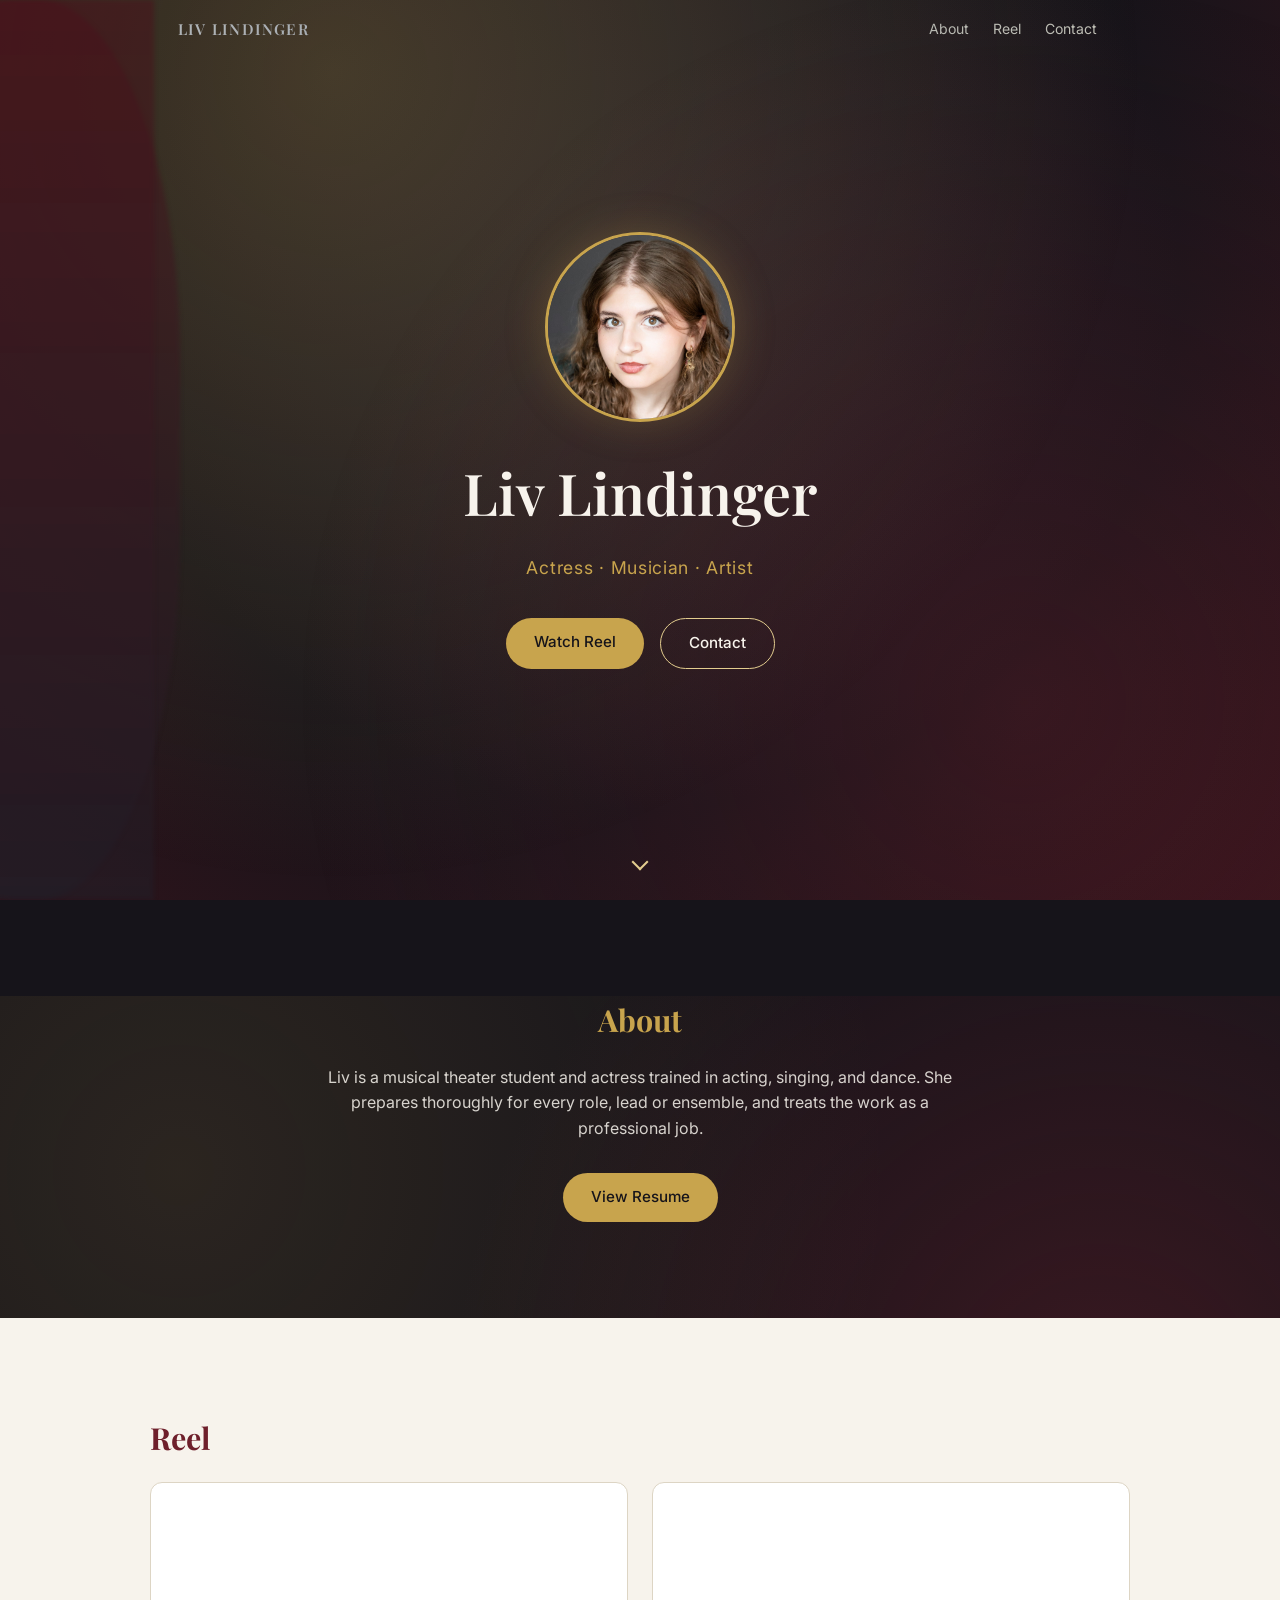
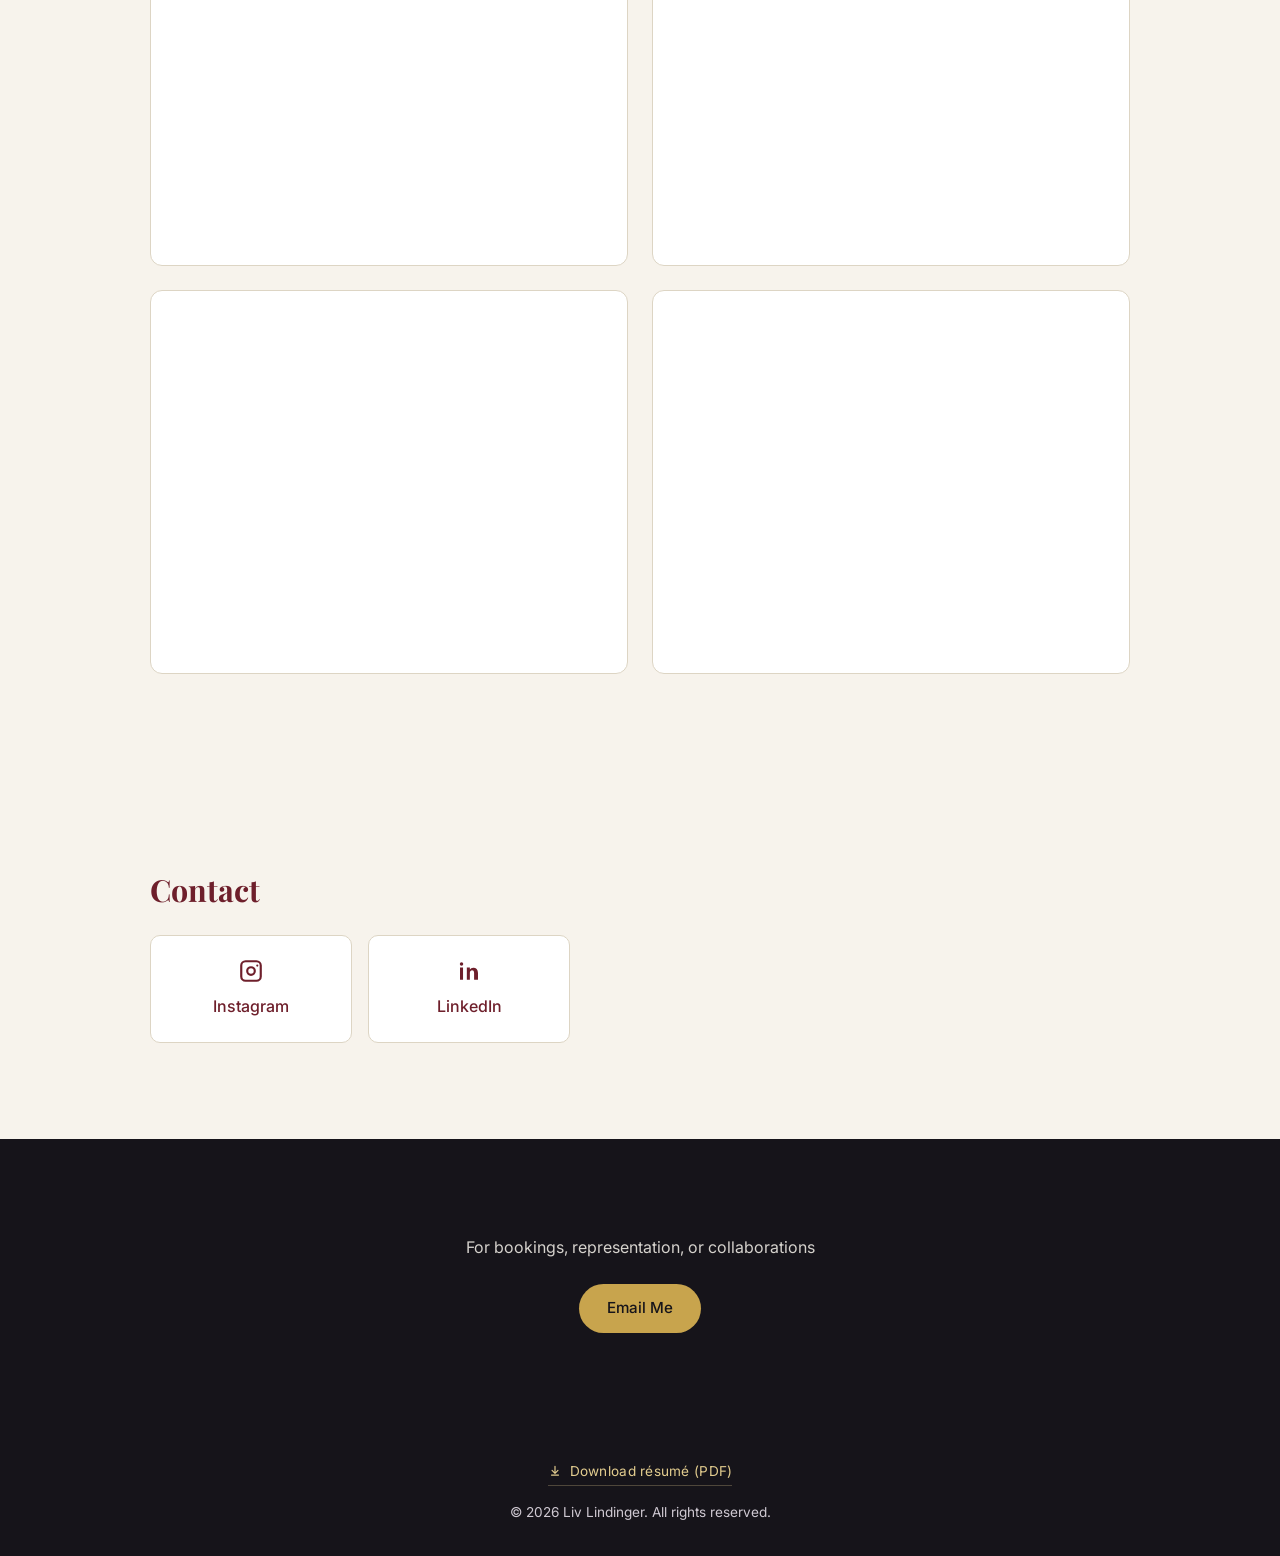
==== commit 2a1e08c0: "Add a quiet resume download link in the footer Co-Authored-By: Claude Opus 5 <noreply@anthropic.com>" ====
--- a/index.html
+++ b/index.html
@@ -124,13 +124,19 @@
       <div class="parallax-layer parallax-bg" data-speed="0.2"></div>
       <div class="section-inner reveal">
         <p class="lead">For bookings, representation, or collaborations</p>
-        <a href="mailto:oliviaemma000@gmail.com" class="btn btn-primary">Email Me</a>
+        <a href="mailto:livlindinger16@gmail.com?cc=oliviaemma000@gmail.com" class="btn btn-primary">Email Me</a>
       </div>
     </section>
   </main>
 
   <footer class="footer">
-    <p>&copy; <span id="year"></span> Liv Lindinger. All rights reserved.</p>
+    <div class="footer-inner">
+      <a href="resume.pdf" download class="footer-resume">
+        <svg viewBox="0 0 24 24" class="footer-icon" aria-hidden="true"><path d="M12 3a1 1 0 0 1 1 1v9.59l3.3-3.3a1 1 0 1 1 1.4 1.42l-5 5a1 1 0 0 1-1.4 0l-5-5a1 1 0 1 1 1.4-1.42l3.3 3.3V4a1 1 0 0 1 1-1zM5 19a1 1 0 0 1 1-1h12a1 1 0 0 1 0 2H6a1 1 0 0 1-1-1z"/></svg>
+        Download r&eacute;sum&eacute; (PDF)
+      </a>
+      <p>&copy; <span id="year"></span> Liv Lindinger. All rights reserved.</p>
+    </div>
   </footer>
 
   <script src="script.js"></script>
--- a/styles.css
+++ b/styles.css
@@ -278,6 +278,35 @@
 }
 .footer p { color: #cfc9d2; }
 
+.footer-inner {
+  display: flex;
+  flex-direction: column;
+  align-items: center;
+  gap: 1rem;
+}
+
+.footer-resume {
+  display: inline-flex;
+  align-items: center;
+  gap: 0.5rem;
+  color: var(--gold-soft);
+  font-size: 0.85rem;
+  letter-spacing: 0.02em;
+  padding-bottom: 3px;
+  border-bottom: 1px solid rgba(227, 205, 143, 0.28);
+  transition: color 0.2s ease, border-color 0.2s ease;
+}
+.footer-resume:hover {
+  color: var(--gold);
+  border-bottom-color: var(--gold);
+}
+.footer-icon {
+  width: 14px;
+  height: 14px;
+  fill: currentColor;
+  flex-shrink: 0;
+}
+
 /* ---------- Reveal on scroll ---------- */
 .reveal {
   opacity: 0;
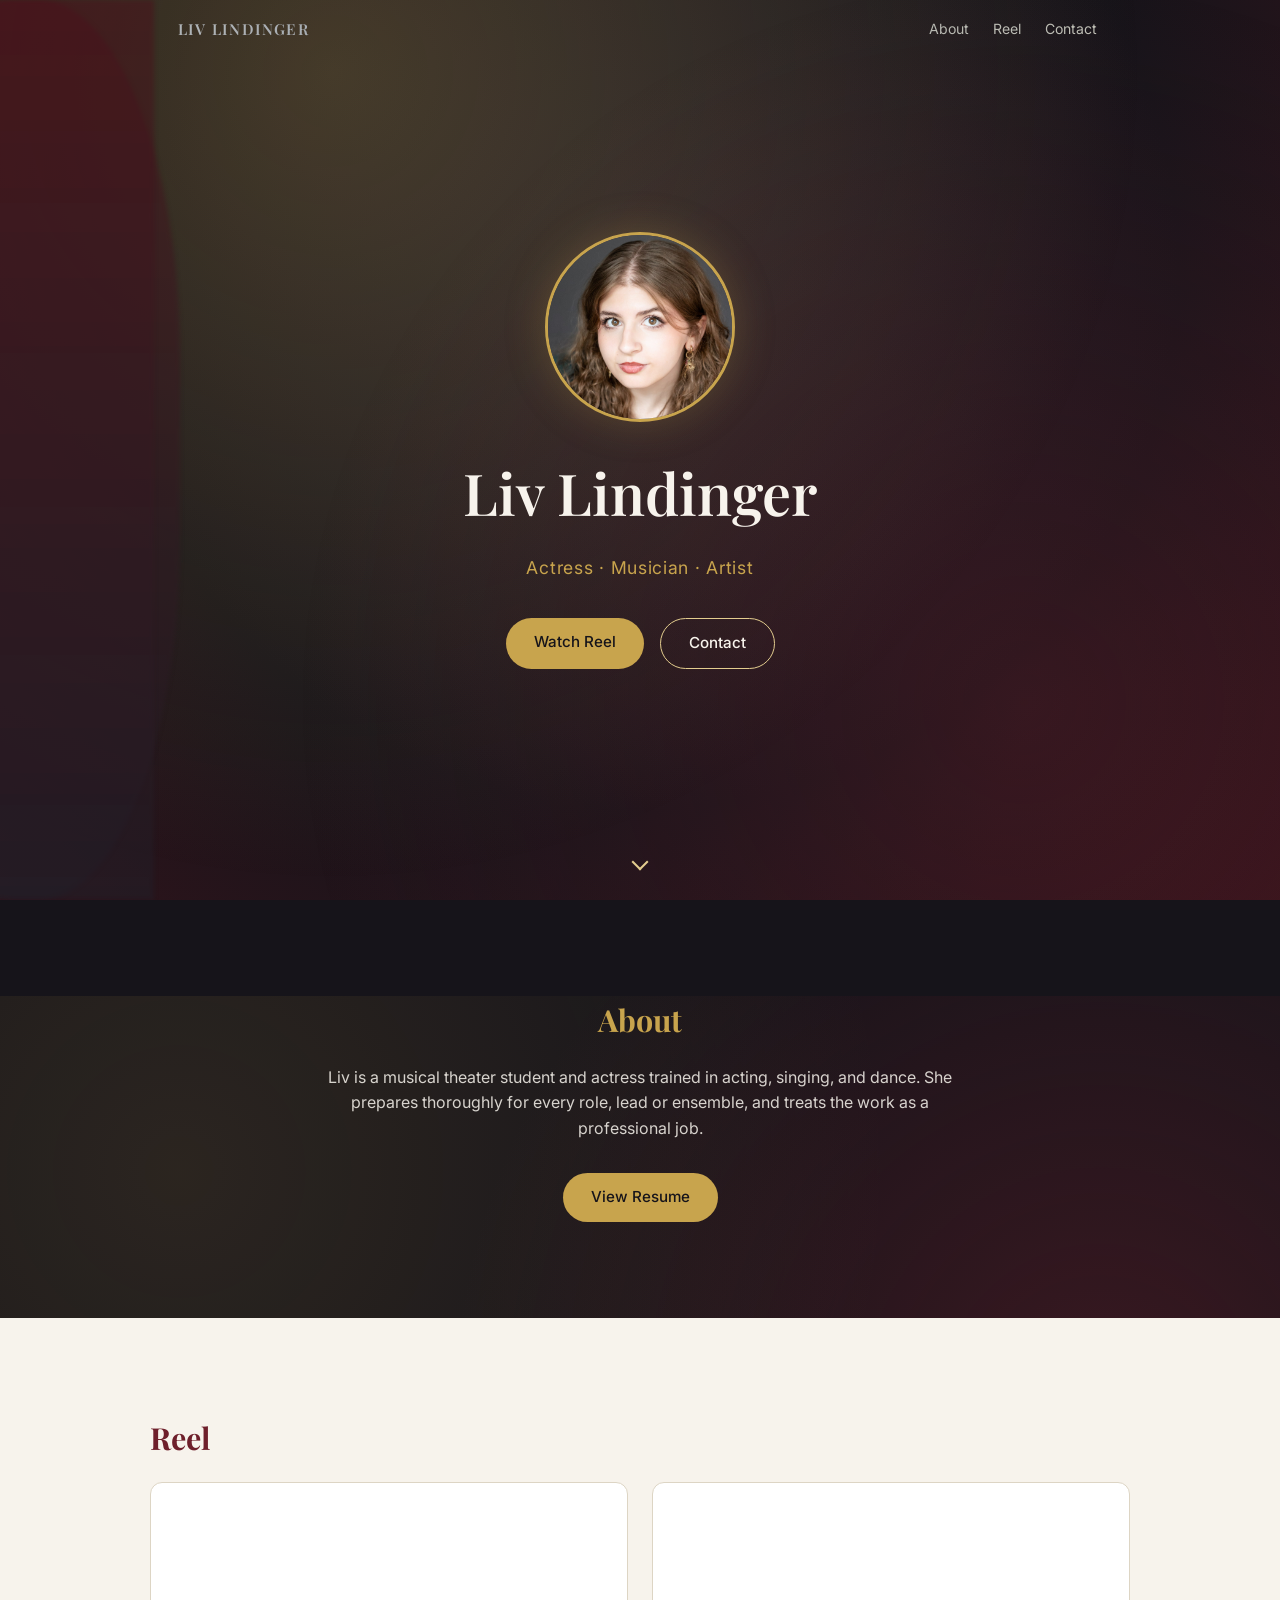
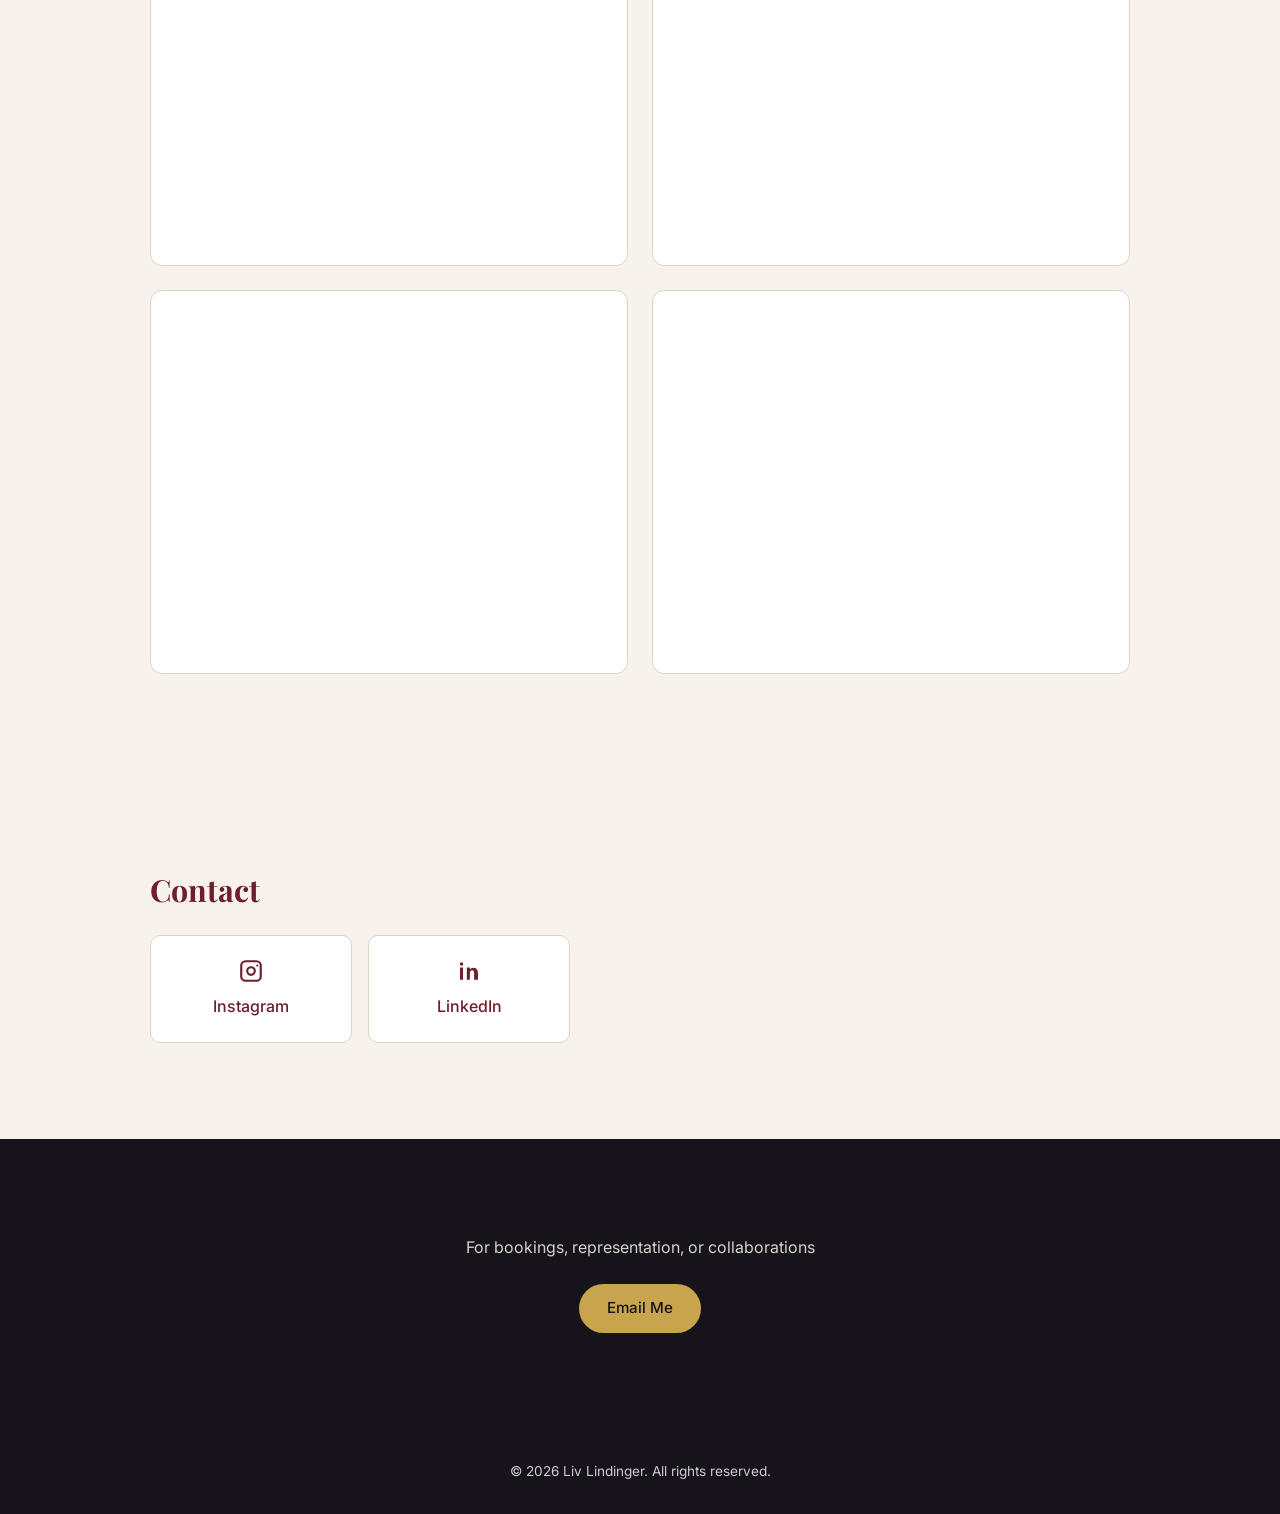
==== commit 068667e7: "Revert "Add a quiet resume download link in the footer" This reverts commit 2a1e08c0215e0f60ff68952b" ====
--- a/index.html
+++ b/index.html
@@ -130,13 +130,7 @@
   </main>
 
   <footer class="footer">
-    <div class="footer-inner">
-      <a href="resume.pdf" download class="footer-resume">
-        <svg viewBox="0 0 24 24" class="footer-icon" aria-hidden="true"><path d="M12 3a1 1 0 0 1 1 1v9.59l3.3-3.3a1 1 0 1 1 1.4 1.42l-5 5a1 1 0 0 1-1.4 0l-5-5a1 1 0 1 1 1.4-1.42l3.3 3.3V4a1 1 0 0 1 1-1zM5 19a1 1 0 0 1 1-1h12a1 1 0 0 1 0 2H6a1 1 0 0 1-1-1z"/></svg>
-        Download r&eacute;sum&eacute; (PDF)
-      </a>
-      <p>&copy; <span id="year"></span> Liv Lindinger. All rights reserved.</p>
-    </div>
+    <p>&copy; <span id="year"></span> Liv Lindinger. All rights reserved.</p>
   </footer>
 
   <script src="script.js"></script>
--- a/styles.css
+++ b/styles.css
@@ -278,35 +278,6 @@
 }
 .footer p { color: #cfc9d2; }
 
-.footer-inner {
-  display: flex;
-  flex-direction: column;
-  align-items: center;
-  gap: 1rem;
-}
-
-.footer-resume {
-  display: inline-flex;
-  align-items: center;
-  gap: 0.5rem;
-  color: var(--gold-soft);
-  font-size: 0.85rem;
-  letter-spacing: 0.02em;
-  padding-bottom: 3px;
-  border-bottom: 1px solid rgba(227, 205, 143, 0.28);
-  transition: color 0.2s ease, border-color 0.2s ease;
-}
-.footer-resume:hover {
-  color: var(--gold);
-  border-bottom-color: var(--gold);
-}
-.footer-icon {
-  width: 14px;
-  height: 14px;
-  fill: currentColor;
-  flex-shrink: 0;
-}
-
 /* ---------- Reveal on scroll ---------- */
 .reveal {
   opacity: 0;
